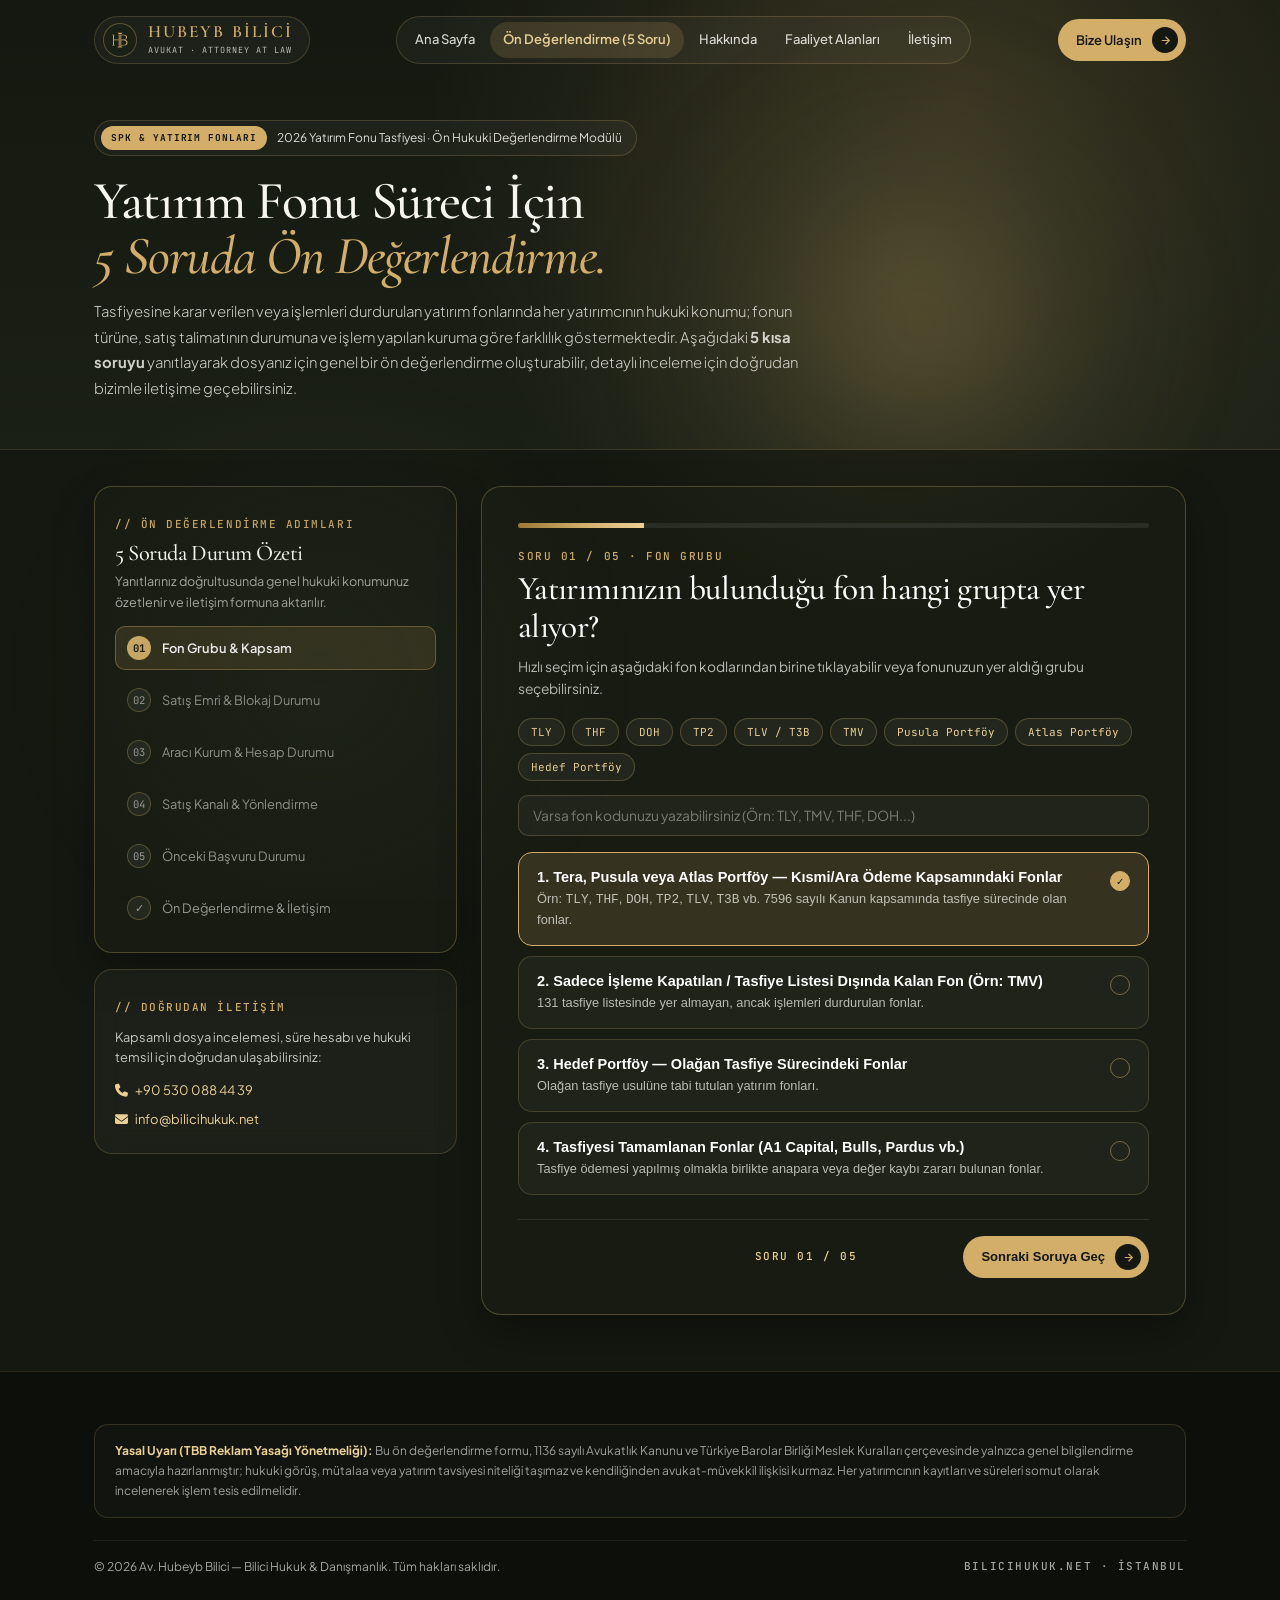
==== fon-rehberi.html @ 5f448d11 "Add files via upload" ====
<!DOCTYPE html>
<html lang="tr" class="js">
<head>
    <meta charset="UTF-8">
    <meta name="viewport" content="width=device-width, initial-scale=1.0">
    <title>2026 Yatırım Fonu Tasfiyesi Ön Hukuki Değerlendirme Formu | Av. Hubeyb Bilici</title>
    <meta name="description" content="SPK tarafından tasfiyesine karar verilen yatırım fonları, 7596 sayılı Kanun, PBLK blokeli emirler ve YTM tazmin süreci için 5 soruda ön hukuki değerlendirme ve iletişim formu.">
    <meta name="keywords" content="7596 sayılı kanun fon tasfiyesi, SPK fon tasfiye değerlendirme, PBLK fon blokaj, Tera Yatırım YTM tazmin, TLY THF DOH TP2 TMV fon, Avukat Hubeyb Bilici">
    <meta name="author" content="Av. Hubeyb Bilici">
    <meta name="robots" content="index, follow, max-snippet:-1, max-image-preview:large">
    <link rel="canonical" href="https://bilicihukuk.net/fon-rehberi.html">
    <meta name="theme-color" content="#141810">

    <!-- JSON-LD Structured Data -->
    <script type="application/ld+json">
    {
      "@context": "https://schema.org",
      "@type": "WebPage",
      "name": "2026 Yatırım Fonu Tasfiyesi Ön Hukuki Değerlendirme Modülü | Av. Hubeyb Bilici",
      "description": "2026 yatırım fonu tasfiyesi, 7596 sayılı Kanun, PBLK ve YTM süreçlerinde yatırımcıların temel statüsünü belirleyen 5 soruluk ön değerlendirme formu.",
      "url": "https://bilicihukuk.net/fon-rehberi.html",
      "author": {
        "@type": "Attorney",
        "name": "Av. Hubeyb Bilici",
        "url": "https://bilicihukuk.net/"
      }
    }
    </script>

    <!-- Favicon -->
    <link rel="icon" type="image/svg+xml" href="data:image/svg+xml,%3Csvg xmlns='http://www.w3.org/2000/svg' viewBox='0 0 100 100'%3E%3Crect width='100' height='100' rx='16' fill='%233e4433'/%3E%3Crect x='4' y='4' width='92' height='92' rx='13' fill='none' stroke='%23d2ae68' stroke-width='1.5' stroke-opacity='0.45'/%3E%3Cg fill='%23d2ae68'%3E%3Crect x='39' y='17' width='22' height='3' rx='1'/%3E%3Cpath d='M41 21h18l-2 4H43z'/%3E%3Crect x='44' y='26' width='2.5' height='46'/%3E%3Crect x='48.75' y='26' width='2.5' height='46'/%3E%3Crect x='53.5' y='26' width='2.5' height='46'/%3E%3Cpath d='M41 73h18l2 4H39z'/%3E%3Crect x='38' y='78' width='24' height='3' rx='1'/%3E%3Cpath d='M16 28h12v3h-3.5v16H42v3.5H24.5v17H28v3H16v-3h3.5V31H16z'/%3E%3Cpath d='M58 28h12c7.5 0 12.5 3.8 12.5 9.8 0 4.5-2.8 7.8-7.2 9.2 5.4 1.2 8.7 5 8.7 10.5 0 7.2-5.8 13-14.5 13H58v-3.2h9.5c6.2 0 10-4 10-9.8 0-5.8-4-9.3-10.8-9.3H58v-3.2h8.2c5.5 0 9.2-3 9.2-7.8 0-4.6-3.3-7.5-9-7.5H58z'/%3E%3C/g%3E%3C/svg%3E">

    <!-- Google Fonts -->
    <link rel="preconnect" href="https://fonts.googleapis.com">
    <link rel="preconnect" href="https://fonts.gstatic.com" crossorigin>
    <link href="https://fonts.googleapis.com/css2?family=Cormorant+Garamond:ital,wght@0,500;0,600;0,700;1,500;1,600&family=JetBrains+Mono:wght@400;500&family=Plus+Jakarta+Sans:wght@300;400;500;600;700&display=swap" rel="stylesheet">
    <link rel="stylesheet" href="https://cdnjs.cloudflare.com/ajax/libs/font-awesome/6.5.1/css/all.min.css">
    <link rel="stylesheet" href="assets/style.css">
</head>
<body>

    <!-- SVG SPRITE: HB COLUMN MONOGRAM -->
    <svg xmlns="http://www.w3.org/2000/svg" style="display: none;">
        <symbol id="hb-column-monogram" viewBox="0 0 260 220">
            <rect x="103" y="20" width="54" height="5.5" rx="1.5" fill="currentColor" />
            <path d="M107 28.5 H153 L147 38.5 H113 Z" fill="currentColor" />
            <rect x="112" y="41.5" width="36" height="4" rx="1" fill="currentColor" />
            <rect x="115" y="48.5" width="5.5" height="126" fill="currentColor" />
            <rect x="123.2" y="48.5" width="5.5" height="126" fill="currentColor" />
            <rect x="131.3" y="48.5" width="5.5" height="126" fill="currentColor" />
            <rect x="139.5" y="48.5" width="5.5" height="126" fill="currentColor" />
            <rect x="112" y="177.5" width="36" height="4" rx="1" fill="currentColor" />
            <path d="M113 184.5 H147 L154 194.5 H106 Z" fill="currentColor" />
            <rect x="101" y="197.5" width="58" height="5.5" rx="1.5" fill="currentColor" />
            <rect x="36" y="48.5" width="34" height="5" fill="currentColor" />
            <rect x="47.5" y="53.5" width="11" height="116" fill="currentColor" />
            <rect x="36" y="169.5" width="34" height="5" fill="currentColor" />
            <rect x="58.5" y="105" width="56.5" height="7.5" fill="currentColor" />
            <path d="M145 48.5 H176 C199 48.5 213 60 213 77.5 C213 92.5 201.5 103.5 184 106.8 V107.2 C205.5 109.8 219 122.5 219 141.5 C219 161.5 202.5 174.5 175.5 174.5 H145 V168.5 H173 C194.5 168.5 206.5 157.5 206.5 141 C206.5 123.5 193.5 111.5 170 111.5 H145 V105 H171 C190.5 105 201 95.5 201 78.5 C201 62.5 190 54.5 172 54.5 H145 Z" fill="currentColor" />
        </symbol>
    </svg>

    <div class="ambient-stage-glow" id="ambientGlow" aria-hidden="true"></div>

    <!-- NAVIGATION -->
    <header class="floating-header in-down">
        <div class="header-grid">
            <a href="index.html" class="brand-pill liquid-glass">
                <span class="brand-disc">
                    <svg width="22" height="22"><use href="#hb-column-monogram"></use></svg>
                </span>
                <span class="brand-lockup">
                    <span class="brand-lockup__name">HUBEYB BİLİCİ</span>
                    <span class="brand-lockup__sub">AVUKAT · ATTORNEY AT LAW</span>
                </span>
            </a>

            <nav class="nav-pill liquid-glass" aria-label="Ana Menü">
                <a href="index.html">Ana Sayfa</a>
                <a href="#teshis-motoru" class="nav-highlight">Ön Değerlendirme (5 Soru)</a>
                <a href="index.html#hakkinda">Hakkında</a>
                <a href="index.html#calisma-alanlari">Faaliyet Alanları</a>
                <a href="index.html#iletisim">İletişim</a>
            </nav>

            <div class="header-right">
                <a href="index.html#iletisim" class="btn-roll">
                    <span class="btn-roll__label">
                        <span class="btn-roll__inner">
                            <span>Bize Ulaşın</span>
                            <span aria-hidden="true">Bize Ulaşın</span>
                        </span>
                    </span>
                    <span class="btn-roll__chip" aria-hidden="true">
                        <svg width="13" height="13" viewBox="0 0 24 24" fill="none" stroke="currentColor" stroke-width="2.2"><path d="M5 12h14M12 5l7 7-7 7"/></svg>
                    </span>
                </a>
                <button type="button" class="burger liquid-glass" id="burgerBtn" aria-label="Menüyü Aç" aria-expanded="false">
                    <span></span><span></span><span></span>
                </button>
            </div>
        </div>
    </header>

    <!-- MOBILE DRAWER -->
    <div class="mobile-drawer" id="mobileDrawer">
        <nav aria-label="Mobil Menü">
            <a href="index.html" onclick="closeMobileMenu()">00 — Ana Sayfaya Dön</a>
            <a href="#teshis-motoru" onclick="closeMobileMenu()">01 — 5 Soruda Ön Hukuki Değerlendirme</a>
            <a href="index.html#hakkinda" onclick="closeMobileMenu()">02 — Hakkında</a>
            <a href="index.html#iletisim" onclick="closeMobileMenu()">03 — İletişim & Randevu</a>
        </nav>
    </div>

    <!-- CLEAN HERO HEADER -->
    <section class="rehber-hero">
        <div class="hero-aurora-orb" aria-hidden="true"></div>
        <div class="container" style="position: relative; z-index: 10;">
            <div class="announce-pill liquid-glass in-blur" style="--d: 60ms">
                <span class="announce-chip">SPK & YATIRIM FONLARI</span>
                <span class="announce-text">2026 Yatırım Fonu Tasfiyesi · Ön Hukuki Değerlendirme Modülü</span>
            </div>

            <h1 class="hero-h1 in-blur" style="--d: 140ms; font-size: clamp(32px, 4.2vw, 56px);">
                <span>Yatırım Fonu Süreci İçin</span>
                <span class="line"><em>5 Soruda Ön Değerlendirme.</em></span>
            </h1>

            <p class="hero-lede in-blur" style="--d: 220ms; max-width: 44rem; margin-bottom: 0;">
                Tasfiyesine karar verilen veya işlemleri durdurulan yatırım fonlarında her yatırımcının hukuki konumu; fonun türüne, satış talimatının durumuna ve işlem yapılan kuruma göre farklılık göstermektedir. Aşağıdaki <strong>5 kısa soruyu</strong> yanıtlayarak dosyanız için genel bir ön değerlendirme oluşturabilir, detaylı inceleme için doğrudan bizimle iletişime geçebilirsiniz.
            </p>
        </div>
    </section>

    <!-- 5-QUESTION PRELIMINARY EVALUATION ENGINE -->
    <section id="teshis-motoru" class="container">
        <div class="wizard-layout">
            <!-- Left Sidebar -->
            <aside class="wizard-sidebar">
                <div class="sidebar-card liquid-glass liquid-glass--strong">
                    <span class="mono-label" style="color: var(--gold-main);">// ÖN DEĞERLENDİRME ADIMLARI</span>
                    <h3 style="font-size: 1.4rem; color: #fff; margin-top: 6px;">5 Soruda Durum Özeti</h3>
                    <p style="font-size: 12.6px; color: rgb(var(--fg) / 0.68); margin-top: 6px;">
                        Yanıtlarınız doğrultusunda genel hukuki konumunuz özetlenir ve iletişim formuna aktarılır.
                    </p>

                    <ul class="step-tracker" id="stepTrackerList">
                        <li class="step-tracker__item is-active" data-step="1" onclick="jumpToStep(1)">
                            <span class="step-tracker__dot">01</span>
                            <span>Fon Grubu & Kapsam</span>
                        </li>
                        <li class="step-tracker__item" data-step="2" onclick="jumpToStep(2)">
                            <span class="step-tracker__dot">02</span>
                            <span>Satış Emri & Blokaj Durumu</span>
                        </li>
                        <li class="step-tracker__item" data-step="3" onclick="jumpToStep(3)">
                            <span class="step-tracker__dot">03</span>
                            <span>Aracı Kurum & Hesap Durumu</span>
                        </li>
                        <li class="step-tracker__item" data-step="4" onclick="jumpToStep(4)">
                            <span class="step-tracker__dot">04</span>
                            <span>Satış Kanalı & Yönlendirme</span>
                        </li>
                        <li class="step-tracker__item" data-step="5" onclick="jumpToStep(5)">
                            <span class="step-tracker__dot">05</span>
                            <span>Önceki Başvuru Durumu</span>
                        </li>
                        <li class="step-tracker__item" data-step="6">
                            <span class="step-tracker__dot">✓</span>
                            <span>Ön Değerlendirme & İletişim</span>
                        </li>
                    </ul>
                </div>

                <div class="sidebar-card liquid-glass">
                    <span class="mono-label" style="color: var(--gold-main);">// DOĞRUDAN İLETİŞİM</span>
                    <p style="font-size: 12.8px; color: rgb(var(--fg) / 0.78); margin-top: 8px; line-height: 1.6;">
                        Kapsamlı dosya incelemesi, süre hesabı ve hukuki temsil için doğrudan ulaşabilirsiniz:
                    </p>
                    <div style="margin-top: 12px; display: flex; flex-direction: column; gap: 8px; font-size: 13px;">
                        <a href="tel:+905300884439" style="color: var(--gold-light); text-decoration: none;"><i class="fa-solid fa-phone" style="width: 18px;"></i> +90 530 088 44 39</a>
                        <a href="mailto:info@bilicihukuk.net" style="color: var(--gold-light); text-decoration: none;"><i class="fa-solid fa-envelope" style="width: 18px;"></i> info@bilicihukuk.net</a>
                    </div>
                </div>
            </aside>

            <!-- Right Interactive Wizard Stage -->
            <div class="wizard-stage liquid-glass liquid-glass--strong">
                <div>
                    <div class="progress-bar-wrap">
                        <div class="progress-bar-fill" id="wizardProgressBar"></div>
                    </div>

                    <!-- QUESTION 1 -->
                    <div class="question-step is-active" id="step-1">
                        <span class="mono-label question-kicker">SORU 01 / 05 · FON GRUBU</span>
                        <h2 class="question-title">Yatırımınızın bulunduğu fon hangi grupta yer alıyor?</h2>
                        <p class="question-helper">
                            Hızlı seçim için aşağıdaki fon kodlarından birine tıklayabilir veya fonunuzun yer aldığı grubu seçebilirsiniz.
                        </p>

                        <div class="fund-quick-pills">
                            <button type="button" class="fund-code-badge" onclick="quickPickFund('TLY', '131_ARA_ODEME', this)">TLY</button>
                            <button type="button" class="fund-code-badge" onclick="quickPickFund('THF', '131_ARA_ODEME', this)">THF</button>
                            <button type="button" class="fund-code-badge" onclick="quickPickFund('DOH', '131_ARA_ODEME', this)">DOH</button>
                            <button type="button" class="fund-code-badge" onclick="quickPickFund('TP2', '131_ARA_ODEME', this)">TP2</button>
                            <button type="button" class="fund-code-badge" onclick="quickPickFund('TLV / T3B', '131_ARA_ODEME', this)">TLV / T3B</button>
                            <button type="button" class="fund-code-badge" onclick="quickPickFund('TMV', 'TMV_KAPSAM_DISI', this)">TMV</button>
                            <button type="button" class="fund-code-badge" onclick="quickPickFund('Pusula Portföy', '131_ARA_ODEME', this)">Pusula Portföy</button>
                            <button type="button" class="fund-code-badge" onclick="quickPickFund('Atlas Portföy', '131_ARA_ODEME', this)">Atlas Portföy</button>
                            <button type="button" class="fund-code-badge" onclick="quickPickFund('Hedef Portföy', '131_HEDEF_OLAGAN', this)">Hedef Portföy</button>
                        </div>

                        <div style="margin-bottom: 16px;">
                            <input type="text" id="fundCodeInput" class="input-glass" placeholder="Varsa fon kodunuzu yazabilirsiniz (Örn: TLY, TMV, THF, DOH...)" oninput="updateFundCode(this.value)">
                        </div>

                        <div class="option-cards" id="options-step-1">
                            <button type="button" class="option-card is-selected" data-code="131_ARA_ODEME" onclick="pickOption(1, '131_ARA_ODEME', 'Tera, Pusula veya Atlas Portföy — 7596 s. Kanun Kapsamındaki Tasfiye Fonları', this)">
                                <div>
                                    <span class="option-card__title">1. Tera, Pusula veya Atlas Portföy — Kısmi/Ara Ödeme Kapsamındaki Fonlar</span>
                                    <span class="option-card__desc">Örn: <code>TLY</code>, <code>THF</code>, <code>DOH</code>, <code>TP2</code>, <code>TLV</code>, <code>T3B</code> vb. 7596 sayılı Kanun kapsamında tasfiye sürecinde olan fonlar.</span>
                                </div>
                                <span class="option-card__radio">✓</span>
                            </button>

                            <button type="button" class="option-card" data-code="TMV_KAPSAM_DISI" onclick="pickOption(1, 'TMV_KAPSAM_DISI', 'Sadece İşleme Kapatılan / 131 Tasfiye Listesinde Olmayan Fon (Örn: TMV)', this)">
                                <div>
                                    <span class="option-card__title">2. Sadece İşleme Kapatılan / Tasfiye Listesi Dışında Kalan Fon (Örn: TMV)</span>
                                    <span class="option-card__desc">131 tasfiye listesinde yer almayan, ancak işlemleri durdurulan fonlar.</span>
                                </div>
                                <span class="option-card__radio">✓</span>
                            </button>

                            <button type="button" class="option-card" data-code="131_HEDEF_OLAGAN" onclick="pickOption(1, '131_HEDEF_OLAGAN', 'Hedef Portföy — Olağan Tasfiye Sürecindeki Fonlar', this)">
                                <div>
                                    <span class="option-card__title">3. Hedef Portföy — Olağan Tasfiye Sürecindeki Fonlar</span>
                                    <span class="option-card__desc">Olağan tasfiye usulüne tabi tutulan yatırım fonları.</span>
                                </div>
                                <span class="option-card__radio">✓</span>
                            </button>

                            <button type="button" class="option-card" data-code="131_TAMAMLANAN" onclick="pickOption(1, '131_TAMAMLANAN', 'Tasfiyesi Tamamlanan Fonlar — Değer Kaybı / Eksik Ödeme', this)">
                                <div>
                                    <span class="option-card__title">4. Tasfiyesi Tamamlanan Fonlar (A1 Capital, Bulls, Pardus vb.)</span>
                                    <span class="option-card__desc">Tasfiye ödemesi yapılmış olmakla birlikte anapara veya değer kaybı zararı bulunan fonlar.</span>
                                </div>
                                <span class="option-card__radio">✓</span>
                            </button>
                        </div>
                    </div>

                    <!-- QUESTION 2 -->
                    <div class="question-step" id="step-2">
                        <span class="mono-label question-kicker">SORU 02 / 05 · SATIŞ EMRİ DURUMU</span>
                        <h2 class="question-title">Satış (fona iade) emri verdiniz mi ve emrinizin durumu nedir?</h2>
                        <p class="question-helper">
                            17 Eylül 2026 öncesinde veya sonrasında verdiğiniz satış emrinin durumunu seçiniz.
                        </p>

                        <div class="option-cards" id="options-step-2">
                            <button type="button" class="option-card is-selected" onclick="pickOption(2, 'PBLK_BEKLEYEN', '16 Eylül ve Öncesinde Satış Emri Verdim, Paylarım PBLK Blokaj Hesabına Alındı', this)">
                                <div>
                                    <span class="option-card__title">1. Satış Emri Verdim, Paylarım Blokaj (PBLK) Hesabına Alındı</span>
                                    <span class="option-card__desc">16 Eylül ve öncesinde verdiğim satış emri gerçekleşmedi ve paylarım <code>PBLK</code> alt hesabına alındı.</span>
                                </div>
                                <span class="option-card__radio">✓</span>
                            </button>

                            <button type="button" class="option-card" onclick="pickOption(2, 'EMIR_IPTAL_16_17_EYLUL', '16–17 Eylül’de Satış Emri Verdim, Emrim İptal Edildi', this)">
                                <div>
                                    <span class="option-card__title">2. 16–17 Eylül'de Satış Emri Verdim, Emrim İptal Edildi</span>
                                    <span class="option-card__desc">Saat sınırından önce ilettiğim satış emri TEFAS veya aracı kurum tarafından iptal edildi.</span>
                                </div>
                                <span class="option-card__radio">✓</span>
                            </button>

                            <button type="button" class="option-card" onclick="pickOption(2, 'PAY_CIKTI_PARA_YOK', 'Satış Gerçekleşti, Paylar Hesaptan Çıktı (veya Geri Yüklendi) Ama Ödeme Yapılmadı', this)">
                                <div>
                                    <span class="option-card__title">3. Satış Gerçekleşti / Paylar Çıktı Ancak Nakit Ödeme Yapılmadı</span>
                                    <span class="option-card__desc">Satış işlemi gerçekleştiği veya sonradan geri döndürüldüğü halde satış bedeli hesabıma ödenmedi.</span>
                                </div>
                                <span class="option-card__radio">✓</span>
                            </button>

                            <button type="button" class="option-card" onclick="pickOption(2, 'EMIR_YOK_SERBEST', 'Satış Emri Vermedim (Paylarım Serbest Hesapta Duruyor)', this)">
                                <div>
                                    <span class="option-card__title">4. Satış Emri Vermedim (veya İşlemler Durduktan Sonra Verdim)</span>
                                    <span class="option-card__desc">Katılma paylarım MKK nezdinde serbest (<code>SERB</code>) hesapta beklemektedir.</span>
                                </div>
                                <span class="option-card__radio">✓</span>
                            </button>
                        </div>
                    </div>

                    <!-- QUESTION 3 -->
                    <div class="question-step" id="step-3">
                        <span class="mono-label question-kicker">SORU 03 / 05 · ARACI KURUM VE HESAP DURUMU</span>
                        <h2 class="question-title">Tera Yatırım Menkul Değerler A.Ş. nezdinde kalan nakit veya cari hesap alacağınız var mı?</h2>
                        <p class="question-helper">
                            Yatırımcı Tazmin Merkezi (YTM) sürecinin dosyanıza etkisini belirlemek için seçiniz.
                        </p>

                        <div class="option-cards" id="options-step-3">
                            <button type="button" class="option-card" onclick="pickOption(3, 'EVET_TERA_YTM', 'Evet — Satış Bedelim veya Nakit Bakiyem Tera Yatırım Cari Hesabında Kaldı', this)">
                                <div>
                                    <span class="option-card__title">Evet — Nakit Alacağım veya Satış Bedelim Tera Yatırım Hesabında Kaldı</span>
                                    <span class="option-card__desc">Tera Yatırım Menkul Değerler A.Ş. nezdindeki cari hesabımda nakit veya sermaye piyasası aracı alacağım bulunuyor.</span>
                                </div>
                                <span class="option-card__radio">✓</span>
                            </button>

                            <button type="button" class="option-card is-selected" onclick="pickOption(3, 'HAYIR_DIGER_KURUM', 'Hayır — Yatırımım Banka / Başka Aracı Kurumda veya Doğrudan Fon Payı Olarak Duruyor', this)">
                                <div>
                                    <span class="option-card__title">Hayır — Yatırımım Banka / Diğer Aracı Kurumda veya Fon Payı Olarak Duruyor</span>
                                    <span class="option-card__desc">Yatırımım bir banka/aracı kurum nezdinde fon katılma payı olarak görünmektedir.</span>
                                </div>
                                <span class="option-card__radio">✓</span>
                            </button>
                        </div>
                    </div>

                    <!-- QUESTION 4 -->
                    <div class="question-step" id="step-4">
                        <span class="mono-label question-kicker">SORU 04 / 05 · SATIŞ KANALI</span>
                        <h2 class="question-title">Fona yatırım yaparken banka veya aracı kurum personelinin yönlendirmesi oldu mu?</h2>
                        <p class="question-helper">
                            Şube personeli veya müşteri temsilcisinin telefon/WhatsApp üzerinden yönlendirmesi olup olmadığını seçiniz.
                        </p>

                        <div class="option-cards" id="options-step-4">
                            <button type="button" class="option-card is-selected" onclick="pickOption(4, 'EVET_YONLENDIRME_VAR', 'Evet — Şube / Müşteri Temsilcisi Yönlendirmesi veya Tavsiyesi Oldu', this)">
                                <div>
                                    <span class="option-card__title">Evet — Şube veya Müşteri Temsilcisi Yönlendirmesi Oldu</span>
                                    <span class="option-card__desc">Banka veya aracı kurum temsilcisi fonu telefon, WhatsApp veya yüz yüze görüşmede önerdi.</span>
                                </div>
                                <span class="option-card__radio">✓</span>
                            </button>

                            <button type="button" class="option-card" onclick="pickOption(4, 'HAYIR_KENDI_TERCIHIM', 'Hayır — Kendi Tercihimle Mobil / İnternet Şube Üzerinden Aldım', this)">
                                <div>
                                    <span class="option-card__title">Hayır — Kendi Tercihimle Mobil / İnternet Şubeden Aldım</span>
                                    <span class="option-card__desc">Herhangi bir personel yönlendirmesi olmadan TEFAS/mobil şube üzerinden işlem yaptım.</span>
                                </div>
                                <span class="option-card__radio">✓</span>
                            </button>
                        </div>
                    </div>

                    <!-- QUESTION 5 -->
                    <div class="question-step" id="step-5">
                        <span class="mono-label question-kicker">SORU 05 / 05 · ÖNCEKİ BAŞVURU DURUMU</span>
                        <h2 class="question-title">Daha önce SPK'ya veya ilgili kurumlara yazılı bir başvuru / ihtarname gönderdiniz mi?</h2>
                        <p class="question-helper">
                            Başvuru ve dava sürelerinin kontrolü açısından daha önce işlem yapıp yapmadığınızı belirtiniz.
                        </p>

                        <div class="option-cards" id="options-step-5">
                            <button type="button" class="option-card" onclick="pickOption(5, 'EVET_ERKEN_IHTAR_VAR', 'Evet — Daha Önce İhtarname veya Yazılı Başvuru Gönderdim', this)">
                                <div>
                                    <span class="option-card__title">Evet — Daha Önce İhtarname, Dilekçe veya CİMER Başvurusu Yaptım</span>
                                    <span class="option-card__desc">Daha önce noter ihtarnamesi veya yazılı başvuru gönderdim.</span>
                                </div>
                                <span class="option-card__radio">✓</span>
                            </button>

                            <button type="button" class="option-card is-selected" onclick="pickOption(5, 'HAYIR_IHTAR_YOK', 'Hayır — Henüz Resmi Bir Başvuru veya İhtarname Göndermedim', this)">
                                <div>
                                    <span class="option-card__title">Hayır — Henüz Herhangi Bir İhtarname veya Resmi Başvuru Yapmadım</span>
                                    <span class="option-card__desc">Hukuki süreci ilk kez başlatacağım.</span>
                                </div>
                                <span class="option-card__radio">✓</span>
                            </button>
                        </div>
                    </div>

                    <!-- PRELIMINARY EVALUATION RESULT & CONTACT CTA -->
                    <div class="result-panel" id="resultPanel">
                        <span class="mono-label question-kicker">// ÖN HUKUKİ DEĞERLENDİRME ÖZETİ</span>
                        <h2 class="question-title" id="resultHeadline">Dosyanız İçin Ön Değerlendirme</h2>

                        <div class="answer-recap-strip" id="answerRecapStrip"></div>

                        <!-- 1. Genel Hukuki Çerçeve -->
                        <div class="roadmap-section-box">
                            <h4><i class="fa-solid fa-scale-balanced"></i> 1. Genel Hukuki Durumunuz</h4>
                            <p id="resultRegimeText" style="font-size: 14.2px; color: rgb(var(--fg) / 0.9); line-height: 1.72;"></p>
                        </div>

                        <!-- 2. İzlenebilecek Temel Hukuki Süreçler (Üstünkörü Özet) -->
                        <div class="roadmap-section-box">
                            <h4><i class="fa-solid fa-route"></i> 2. Ön Değerlendirme Kapsamındaki Başlıklar</h4>
                            <ul class="roadmap-steps-list" id="resultStepsList"></ul>
                        </div>

                        <!-- 3. Detaylı İnceleme İçin Hazır Bulundurulacak Belgeler -->
                        <div class="roadmap-section-box">
                            <h4><i class="fa-regular fa-folder-open"></i> 3. Detaylı İnceleme İçin Faydalı Belgeler</h4>
                            <div class="doc-checklist">
                                <label><input type="checkbox" checked> <span><strong>MKK e-Yatırımcı Raporu:</strong> Portföy bakiye raporu ve varsa <code>PBLK</code> ekran görüntüsü</span></label>
                                <label><input type="checkbox" checked> <span><strong>Emir ve İşlem Kayıtları:</strong> Fona giriş ve varsa satış emri saat/tarih dekontları</span></label>
                                <label><input type="checkbox" checked> <span><strong>İletişim Kayıtları:</strong> Varsa müşteri temsilcisi yazışmaları ve sözleşme/beyan örnekleri</span></label>
                                <label><input type="checkbox" checked> <span><strong>Önceki Başvurular:</strong> Varsa daha önce gönderilen ihtarname veya başvuru evrakı</span></label>
                            </div>
                        </div>

                        <!-- 4. Detaylı Hukuki Destek ve İletişim Formu -->
                        <div class="roadmap-section-box" style="background: rgba(210, 174, 104, 0.1); border-color: rgba(210, 174, 104, 0.45);">
                            <h4><i class="fa-solid fa-paper-plane"></i> 4. Detaylı Hukuki İnceleme ve Destek Talebi</h4>
                            <p style="font-size: 13.8px; color: rgb(var(--fg) / 0.88); margin-bottom: 16px; line-height: 1.65;">
                                Yukarıdaki değerlendirme yalnızca genel bilgilendirme niteliğindedir. Hak düşürücü sürelerin kaçırılmaması, dosyanıza özgü başvuru/dava yollarının belirlenmesi ve detaylı hukuki destek için aşağıdaki formdan veya doğrudan WhatsApp/telefon üzerinden bize ulaşabilirsiniz:
                            </p>

                            <form id="rehberConsultForm" onsubmit="submitRehberForm(event)">
                                <div class="form-row">
                                    <div class="form-field">
                                        <label for="rName">Adınız Soyadınız *</label>
                                        <input type="text" id="rName" class="input-glass" required placeholder="Örn: Ahmet Yılmaz">
                                    </div>
                                    <div class="form-field">
                                        <label for="rPhone">Telefon Numaranız *</label>
                                        <input type="tel" id="rPhone" class="input-glass" required placeholder="05XX XXX XX XX">
                                    </div>
                                </div>
                                <div class="form-row">
                                    <div class="form-field">
                                        <label for="rAmount">Yaklaşık Yatırım / Zarar Tutarı (İsteğe Bağlı)</label>
                                        <input type="text" id="rAmount" class="input-glass" placeholder="Örn: 1.500.000 TL">
                                    </div>
                                    <div class="form-field">
                                        <label for="rBank">İşlem Yapılan Banka / Aracı Kurum</label>
                                        <input type="text" id="rBank" class="input-glass" placeholder="Örn: Tera Yatırım, İş Bankası, Yapı Kredi...">
                                    </div>
                                </div>
                                <div class="form-field">
                                    <label for="rNotes">Ön Değerlendirme Özeti ve Ek Notunuz</label>
                                    <textarea id="rNotes" class="input-glass" rows="4"></textarea>
                                </div>

                                <div style="display: flex; flex-wrap: wrap; gap: 12px; align-items: center;">
                                    <button type="submit" class="btn-roll">
                                        <span class="btn-roll__label">
                                            <span class="btn-roll__inner">
                                                <span>Detaylı Değerlendirme İçin Gönder</span>
                                                <span aria-hidden="true">Detaylı Değerlendirme İçin Gönder</span>
                                            </span>
                                        </span>
                                        <span class="btn-roll__chip" aria-hidden="true">
                                            <svg width="13" height="13" viewBox="0 0 24 24" fill="none" stroke="currentColor" stroke-width="2.2"><path d="M5 12h14M12 5l7 7-7 7"/></svg>
                                        </span>
                                    </button>

                                    <a href="#" id="whatsappRehberBtn" target="_blank" rel="noopener noreferrer" class="btn-glass-pill liquid-glass" style="border: 1px solid rgba(110, 196, 136, 0.45); color: #b7f0c7;">
                                        <i class="fa-brands fa-whatsapp" style="font-size: 16px;"></i>
                                        <span>WhatsApp İle Doğrudan Ulaşın</span>
                                    </a>

                                    <button type="button" class="btn-glass-pill liquid-glass" onclick="resetWizard()">
                                        <i class="fa-solid fa-rotate-left"></i>
                                        <span>Soruları Baştan Yanıtla</span>
                                    </button>
                                </div>
                            </form>
                        </div>
                    </div>
                </div>

                <!-- Wizard Bottom Navigation -->
                <div class="wizard-nav-bar" id="wizardNavBar">
                    <button type="button" class="btn-glass-pill liquid-glass" id="prevStepBtn" onclick="changeStep(-1)" style="visibility: hidden;">
                        <span>← Önceki Soru</span>
                    </button>

                    <span class="mono-label" id="stepCounterText" style="color: var(--gold-light);">SORU 01 / 05</span>

                    <button type="button" class="btn-roll" id="nextStepBtn" onclick="changeStep(1)">
                        <span class="btn-roll__label">
                            <span class="btn-roll__inner">
                                <span id="nextBtnLabel1">Sonraki Soruya Geç</span>
                                <span aria-hidden="true" id="nextBtnLabel2">Sonraki Soruya Geç</span>
                            </span>
                        </span>
                        <span class="btn-roll__chip" aria-hidden="true">
                            <svg width="13" height="13" viewBox="0 0 24 24" fill="none" stroke="currentColor" stroke-width="2.2"><path d="M5 12h14M12 5l7 7-7 7"/></svg>
                        </span>
                    </button>
                </div>
            </div>
        </div>
    </section>

    <!-- FOOTER -->
    <footer>
        <div class="container">
            <div class="tbb-disclaimer">
                <strong style="color: var(--gold-light);">Yasal Uyarı (TBB Reklam Yasağı Yönetmeliği):</strong>
                Bu ön değerlendirme formu, 1136 sayılı Avukatlık Kanunu ve Türkiye Barolar Birliği Meslek Kuralları çerçevesinde yalnızca genel bilgilendirme amacıyla hazırlanmıştır; hukuki görüş, mütalaa veya yatırım tavsiyesi niteliği taşımaz ve kendiliğinden avukat-müvekkil ilişkisi kurmaz. Her yatırımcının kayıtları ve süreleri somut olarak incelenerek işlem tesis edilmelidir.
            </div>

            <div class="footer-bottom">
                <p>&copy; <span id="currentYear"></span> Av. Hubeyb Bilici — Bilici Hukuk & Danışmanlık. Tüm hakları saklıdır.</p>
                <p class="mono-label">BILICIHUKUK.NET · İSTANBUL</p>
            </div>
        </div>
    </footer>

    <script>
        document.getElementById('currentYear').innerText = new Date().getFullYear();

        // Subtle Cursor Spotlight
        const ambientGlow = document.getElementById('ambientGlow');
        if (ambientGlow && window.matchMedia('(hover: hover) and (pointer: fine)').matches) {
            window.addEventListener('pointermove', (e) => {
                const x = ((e.clientX / window.innerWidth) * 100).toFixed(1) + '%';
                const y = ((e.clientY / window.innerHeight) * 100).toFixed(1) + '%';
                ambientGlow.style.setProperty('--spot-x', x);
                ambientGlow.style.setProperty('--spot-y', y);
            }, { passive: true });
        }

        // Mobile Drawer
        const burgerBtn = document.getElementById('burgerBtn');
        function closeMobileMenu() {
            document.body.classList.remove('menu-open');
            if (burgerBtn) burgerBtn.setAttribute('aria-expanded', 'false');
        }
        if (burgerBtn) {
            burgerBtn.addEventListener('click', () => {
                const open = !document.body.classList.contains('menu-open');
                document.body.classList.toggle('menu-open', open);
                burgerBtn.setAttribute('aria-expanded', String(open));
            });
        }

        // 5-Step State
        const wizardState = {
            currentStep: 1,
            totalSteps: 5,
            fundCode: '',
            q1Code: '131_ARA_ODEME',
            q1Label: 'Tera, Pusula veya Atlas Portföy — 7596 s. Kanun Kapsamındaki Tasfiye Fonları',
            q2Code: 'PBLK_BEKLEYEN',
            q2Label: '16 Eylül ve Öncesinde Satış Emri Verdim, Paylarım PBLK Blokaj Hesabına Alındı',
            q3Code: 'HAYIR_DIGER_KURUM',
            q3Label: 'Hayır — Yatırımım Banka / Başka Aracı Kurumda veya Doğrudan Fon Payı Olarak Duruyor',
            q4Code: 'EVET_YONLENDIRME_VAR',
            q4Label: 'Evet — Şube / Müşteri Temsilcisi Yönlendirmesi veya Tavsiyesi Oldu',
            q5Code: 'HAYIR_IHTAR_YOK',
            q5Label: 'Hayır — Henüz Resmi Bir Başvuru veya İhtarname Göndermedim'
        };

        function updateFundCode(val) {
            wizardState.fundCode = val.trim().toUpperCase();
            if (wizardState.fundCode.includes('TMV')) {
                const tmvBtn = document.querySelector('#options-step-1 [data-code="TMV_KAPSAM_DISI"]');
                if (tmvBtn) pickOption(1, 'TMV_KAPSAM_DISI', 'Sadece İşleme Kapatılan / 131 Tasfiye Listesinde Olmayan Fon (Örn: TMV)', tmvBtn, true);
            }
        }

        function quickPickFund(fundName, categoryCode, pillBtn) {
            document.querySelectorAll('.fund-code-badge').forEach(b => b.classList.remove('active'));
            pillBtn.classList.add('active');
            document.getElementById('fundCodeInput').value = fundName;
            wizardState.fundCode = fundName;

            const card = document.querySelector(`#options-step-1 [data-code="${categoryCode}"]`);
            if (card) card.click();
        }

        function pickOption(stepNum, code, label, btnEl, noAutoAdvance) {
            wizardState['q' + stepNum + 'Code'] = code;
            wizardState['q' + stepNum + 'Label'] = label;

            const parent = document.getElementById('options-step-' + stepNum);
            if (parent) {
                parent.querySelectorAll('.option-card').forEach(c => c.classList.remove('is-selected'));
            }
            btnEl.classList.add('is-selected');

            if (!noAutoAdvance && stepNum >= 2 && stepNum <= 5) {
                setTimeout(() => changeStep(1), 200);
            }
        }

        function jumpToStep(stepNum) {
            if (stepNum >= 1 && stepNum <= wizardState.totalSteps) {
                wizardState.currentStep = stepNum;
                updateWizardUI();
            }
        }

        function changeStep(delta) {
            const next = wizardState.currentStep + delta;
            if (next < 1) return;
            if (next > wizardState.totalSteps) {
                renderResultRoadmap();
                return;
            }
            wizardState.currentStep = next;
            updateWizardUI();
        }

        function updateWizardUI() {
            const s = wizardState.currentStep;
            document.querySelectorAll('.question-step').forEach((el, idx) => {
                el.classList.toggle('is-active', idx + 1 === s);
            });
            document.getElementById('resultPanel').classList.remove('is-active');
            document.getElementById('wizardNavBar').style.display = 'flex';

            document.getElementById('wizardProgressBar').style.width = ((s / wizardState.totalSteps) * 100) + '%';
            document.getElementById('prevStepBtn').style.visibility = s > 1 ? 'visible' : 'hidden';
            document.getElementById('stepCounterText').textContent = `SORU 0${s} / 0${wizardState.totalSteps}`;

            const lbl = s === wizardState.totalSteps ? 'Ön Değerlendirmeyi Göster' : 'Sonraki Soruya Geç';
            document.getElementById('nextBtnLabel1').textContent = lbl;
            document.getElementById('nextBtnLabel2').textContent = lbl;

            document.querySelectorAll('#stepTrackerList .step-tracker__item').forEach(item => {
                const itemStep = +item.dataset.step;
                item.classList.toggle('is-active', itemStep === s);
                item.classList.toggle('is-done', itemStep < s);
            });
        }

        function renderResultRoadmap() {
            document.querySelectorAll('.question-step').forEach(el => el.classList.remove('is-active'));
            document.getElementById('wizardNavBar').style.display = 'none';
            document.getElementById('wizardProgressBar').style.width = '100%';
            document.getElementById('resultPanel').classList.add('is-active');

            document.querySelectorAll('#stepTrackerList .step-tracker__item').forEach(item => {
                const itemStep = +item.dataset.step;
                item.classList.toggle('is-active', itemStep === 6);
                item.classList.toggle('is-done', itemStep < 6);
            });

            const fundDisplay = wizardState.fundCode || wizardState.q1Label.split('—')[0].trim();
            const strip = document.getElementById('answerRecapStrip');
            strip.innerHTML = [
                `FON: ${fundDisplay}`,
                `EMİR: ${wizardState.q2Code === 'PBLK_BEKLEYEN' ? 'PBLK BLOKAJ' : wizardState.q2Code === 'EMIR_IPTAL_16_17_EYLUL' ? 'İPTAL EDİLEN EMİR' : wizardState.q2Code === 'PAY_CIKTI_PARA_YOK' ? 'TAKAS / ÖDEME BEKLEYEN' : 'SERBEST PAY'}`,
                `KURUM: ${wizardState.q3Code === 'EVET_TERA_YTM' ? 'TERA YATIRIM (YTM)' : 'FON PAYI'}`,
                `YÖNLENDİRME: ${wizardState.q4Code === 'EVET_YONLENDIRME_VAR' ? 'VAR' : 'YOK'}`
            ].map(t => `<span class="recap-pill">${t}</span>`).join('');

            let regimeParts = [];
            let steps = [];

            // High-level overview without exposing detailed procedural traps
            if (wizardState.q1Code === 'TMV_KAPSAM_DISI') {
                regimeParts.push('Belirttiğiniz fon, 131 fonluk tasfiye listesinin ve 7596 sayılı Kanun kapsamının dışında olup işlemlerinin durdurulması nedeniyle kendine özgü bir idari ve adli başvuru sürecine tabidir.');
            } else if (wizardState.q1Code === '131_ARA_ODEME') {
                regimeParts.push('Belirttiğiniz fon, 7596 sayılı Kanun kapsamında tasfiye ve kısmi ödeme sürecine tabi tutulan fon grubunda yer almaktadır. Yapılacak ödemelerin kabulü ve bakiye zararların tazmini için haklarınızın yazılı olarak saklı tutulması önem taşımaktadır.');
            } else if (wizardState.q1Code === '131_HEDEF_OLAGAN') {
                regimeParts.push('Belirttiğiniz fon, 7596 sayılı Kanun çerçevesinde olağan tasfiye sürecine tabi tutulan fon grubunda yer almaktadır.');
            } else {
                regimeParts.push('Belirttiğiniz fonda tasfiye ödemesi yapılmış olsa dahi, oluşan anapara veya değer kaybı zararlarının tazmini için hukuki başvuru imkânı bulunmaktadır.');
            }

            steps.push('<strong>Kayıtların ve Hakların Korunması:</strong> MKK ve aracı kurum kayıtlarının temin edilmesi ve yapılacak ödemelerde fazlaya ilişkin dava ve talep haklarının saklı tutulması.');

            if (wizardState.q2Code === 'PBLK_BEKLEYEN') {
                regimeParts.push('16 Eylül ve öncesinde verilen satış talimatınızın PBLK blokaj hesabına alınmış olması nedeniyle, emir tarihiniz ve blokaj statünüz üzerinden idari başvuru ve iptal/tazminat süreci değerlendirilmelidir.');
                steps.push('<strong>PBLK Blokaj Statüsüne İlişkin İdari Başvuru ve Yargı Süreci:</strong> Süresinde verilen satış talimatınızın korunması amacıyla ilgili idari mercilere başvuru yapılması ve idari yargı sürecinin yürütülmesi.');
            } else if (wizardState.q2Code === 'EMIR_IPTAL_16_17_EYLUL') {
                regimeParts.push('16–17 Eylül tarihlerinde verdiğiniz satış emrinin iptal edilmiş olması, süreli idari dava ve başvuru takvimini doğrudan ilgilendirmektedir.');
                steps.push('<strong>İptal Edilen Emir İçin Süreli Yargı Başvurusu:</strong> Emir iptali işlemine karşı hak düşürücü süreler içinde idari yargı başvurularının gerçekleştirilmesi.');
            } else if (wizardState.q2Code === 'PAY_CIKTI_PARA_YOK') {
                regimeParts.push('Satış emrinizin gerçekleşip bedelin ödenmemiş olması nedeniyle nakit alacak statünüz üzerinden başvuru yapılması gerekmektedir.');
                steps.push('<strong>Nakit Alacak ve Tazmin Başvurusu:</strong> Gerçekleşen satış işlemine ilişkin alacak başvurularının ve dava sürecinin takibi.');
            }

            if (wizardState.q3Code === 'EVET_TERA_YTM') {
                steps.push('<strong>Yatırımcı Tazmin Merkezi (YTM) ve Tasfiye Süreci:</strong> Tera Yatırım nezdinde kalan alacaklar için YTM tazmin başvurusu ve alacaklılar cetveli sürecinin yürütülmesi.');
            }

            steps.push('<strong>İdari ve Ticari Tazminat Süreçleri:</strong> Dosyanızın özelliklerine göre ilgili kurum ve kuruluşlara karşı idari ve adli yargıda tazminat süreçlerinin koordineli olarak işletilmesi.');

            if (wizardState.q4Code === 'EVET_YONLENDIRME_VAR') {
                steps.push('<strong>Satış Kanalı ve Yönlendirme İncelemesi:</strong> Yatırım sürecindeki personel yönlendirmesi ve bilgilendirme kayıtlarının özel hukuk sorumluluğu kapsamında değerlendirilmesi.');
            }

            if (wizardState.q5Code === 'EVET_ERKEN_IHTAR_VAR') {
                steps.push('<strong>Önceki Başvuru Sürelerinin Kontrolü:</strong> Daha önce gönderdiğiniz ihtarname veya başvurunun tebliğ tarihine göre işlemeye başlayan dava sürelerinin incelenmesi.');
            }

            document.getElementById('resultRegimeText').innerHTML = regimeParts.join(' ');
            document.getElementById('resultStepsList').innerHTML = steps.map(s => `<li>${s}</li>`).join('');

            const summaryForForm = [
                `[2026 FON ÖN DEĞERLENDİRME ÖZETİ]`,
                `• Fon: ${fundDisplay}`,
                `• Emir Durumu: ${wizardState.q2Label}`,
                `• Tera Yatırım / YTM: ${wizardState.q3Label}`,
                `• Personel Yönlendirmesi: ${wizardState.q4Label}`,
                `• Önceki Başvuru: ${wizardState.q5Label}`
            ].join('\n');

            document.getElementById('rNotes').value = summaryForForm;

            const waText = encodeURIComponent(`Merhaba Av. Hubeyb Bey, web sitenizdeki 5 soruluk ön değerlendirme formunu doldurdum. Detaylı hukuki değerlendirme için bilgi almak istiyorum:\n\n${summaryForForm}`);
            document.getElementById('whatsappRehberBtn').href = `https://wa.me/905300884439?text=${waText}`;
        }

        function resetWizard() {
            wizardState.currentStep = 1;
            updateWizardUI();
        }

        function submitRehberForm(e) {
            e.preventDefault();
            const name = document.getElementById('rName').value.trim();
            const phone = document.getElementById('rPhone').value.trim();
            const amount = document.getElementById('rAmount').value.trim() || 'Belirtilmedi';
            const bank = document.getElementById('rBank').value.trim() || 'Belirtilmedi';
            const notes = document.getElementById('rNotes').value.trim();

            const subject = encodeURIComponent(`2026 Fon Tasfiyesi Hukuki Değerlendirme Talebi - ${name}`);
            const body = encodeURIComponent(
                `Ad Soyad: ${name}\n` +
                `Telefon: ${phone}\n` +
                `Yaklaşık Tutar: ${amount}\n` +
                `Banka / Aracı Kurum: ${bank}\n\n` +
                `${notes}`
            );
            window.location.href = `mailto:info@bilicihukuk.net?subject=${subject}&body=${body}`;
        }
    </script>
</body>
</html>
---- assets/style.css ----
:root {
    --ease-out-expo: cubic-bezier(0.16, 1, 0.3, 1);
    --ease-out-quint: cubic-bezier(0.22, 1, 0.36, 1);
    --ease-standard: cubic-bezier(0.25, 0.1, 0.25, 1);
    --ease-spring: cubic-bezier(0.34, 1.56, 0.64, 1);

    /* Brand Palette: Olive, Nocturnal Forest & Antique Brass Gold */
    --bg-nocturne: #141810;
    --olive-deepest: #1b2016;
    --olive-dark: #252b1d;
    --olive-main: #3e4433;
    --olive-elevated: #4a523d;

    /* Antique Gold Accent */
    --gold-main: #d2ae68;
    --gold-light: #ebd096;
    --gold-dark: #9e7b36;
    --gold-muted: rgba(210, 174, 104, 0.22);

    /* Status & Alert Tones */
    --danger-bg: rgba(180, 52, 42, 0.12);
    --danger-border: rgba(224, 92, 80, 0.38);
    --danger-text: #f29b94;
    --success-bg: rgba(72, 148, 96, 0.14);
    --success-border: rgba(110, 196, 136, 0.38);
    --success-text: #9be0b0;

    /* Warm Alabaster Paper Contrast */
    --paper-bg: #f5f2eb;
    --paper-surface: #ffffff;
    --paper-subtle: #eae5d9;

    /* Typography Hierarchy */
    --fg: 247 245 240;
    --ink: #181c14;
    --ink-muted: #505746;

    /* Unified Container Width — Zero Horizontal Shifting */
    --container-max: 1180px;
    --container-pad: clamp(20px, 4vw, 44px);
}

*, *::before, *::after {
    margin: 0;
    padding: 0;
    box-sizing: border-box;
}

html, body {
    width: 100%;
    max-width: 100%;
    overflow-x: hidden;
    background-color: var(--bg-nocturne);
    color: rgb(var(--fg));
    font-family: 'Plus Jakarta Sans', -apple-system, BlinkMacSystemFont, sans-serif;
    line-height: 1.65;
    -webkit-font-smoothing: antialiased;
    -moz-osx-font-smoothing: grayscale;
    scroll-behavior: smooth;
    scroll-padding-top: 96px;
}

div, section, article, aside, header, footer, main, nav, form {
    min-width: 0;
}

img, video, svg, iframe {
    max-width: 100%;
}

::selection {
    background: rgba(210, 174, 104, 0.28);
    color: #ffffff;
}

.sr-only {
    position: absolute;
    width: 1px;
    height: 1px;
    padding: 0;
    margin: -1px;
    overflow: hidden;
    clip: rect(0, 0, 0, 0);
    white-space: nowrap;
    border: 0;
}

h1, h2, h3, h4, .serif {
    font-family: 'Cormorant Garamond', Georgia, serif;
    font-weight: 500;
    line-height: 1.04;
    letter-spacing: -0.02em;
    overflow-wrap: break-word;
}

.mono-label {
    font-family: 'JetBrains Mono', ui-monospace, SFMono-Regular, monospace;
    font-size: 11px;
    font-weight: 500;
    text-transform: uppercase;
    letter-spacing: 0.14em;
    line-height: 1.25;
}

.condensed {
    font-family: 'Barlow Condensed', sans-serif;
    letter-spacing: 0.03em;
}

.container {
    width: 100%;
    max-width: var(--container-max);
    margin-left: auto;
    margin-right: auto;
    padding-left: var(--container-pad);
    padding-right: var(--container-pad);
}

/* ==========================================
   CLEAN AMBIENT GLOW (SIMPLIFIED & REFINED)
   ========================================== */
.page-grain,
.arch-guides,
.hero-light-beam {
    display: none;
}

.ambient-stage-glow {
    position: fixed;
    inset: 0;
    z-index: 1;
    pointer-events: none;
    background:
        radial-gradient(580px circle at var(--spot-x, 70%) var(--spot-y, 30%), rgba(210, 174, 104, 0.09), transparent 65%),
        radial-gradient(480px circle at 25% 75%, rgba(62, 68, 51, 0.18), transparent 65%);
}

@keyframes pulseAurora {
    0%, 100% {
        transform: translate3d(0, 0, 0) scale(1);
        opacity: 0.45;
    }
    50% {
        transform: translate3d(-2%, 2%, 0) scale(1.06);
        opacity: 0.68;
    }
}

.hero-aurora-orb {
    position: absolute;
    right: 8%;
    top: 14%;
    width: min(46vw, 520px);
    height: min(46vw, 520px);
    border-radius: 50%;
    background: radial-gradient(circle, rgba(210, 174, 104, 0.22) 0%, rgba(62, 68, 51, 0.14) 48%, transparent 72%);
    filter: blur(44px);
    z-index: 1;
    pointer-events: none;
    animation: pulseAurora 10s ease-in-out infinite;
}

/* ==========================================
   CLEAN GLASS SURFACES
   ========================================== */
.liquid-glass {
    position: relative;
    overflow: hidden;
    border: 1px solid rgba(210, 174, 104, 0.22);
    background: rgba(255, 255, 255, 0.035);
    -webkit-backdrop-filter: blur(12px);
    backdrop-filter: blur(12px);
}

.liquid-glass--strong {
    background: rgba(24, 29, 19, 0.84);
    border: 1px solid rgba(210, 174, 104, 0.3);
    -webkit-backdrop-filter: blur(28px);
    backdrop-filter: blur(28px);
    box-shadow: 0 18px 42px rgba(0, 0, 0, 0.28);
}

.gold-ring-spin {
    border: 1px solid rgba(210, 174, 104, 0.38);
}

/* Business Card Ornamental Divider */
.bc-divider {
    display: inline-flex;
    align-items: center;
    width: 96px;
    height: 8px;
    position: relative;
    margin: 12px 0 18px;
}

.bc-divider::before {
    content: '';
    position: absolute;
    left: 0;
    right: 0;
    height: 1.5px;
    background: var(--gold-main);
    opacity: 0.8;
}

.bc-divider-core {
    position: relative;
    z-index: 1;
    margin-left: 14px;
    width: 28px;
    height: 4px;
    background: var(--gold-main);
    border-left: 2px solid var(--bg-nocturne);
    border-right: 2px solid var(--bg-nocturne);
}

.section-paper .bc-divider-core {
    border-left-color: var(--paper-bg);
    border-right-color: var(--paper-bg);
}

/* ==========================================
   FLOATING PILL NAVIGATION
   ========================================== */
.floating-header {
    position: fixed;
    top: 16px;
    left: 0;
    right: 0;
    z-index: 100;
}

.header-grid {
    width: 100%;
    max-width: var(--container-max);
    margin: 0 auto;
    padding: 0 var(--container-pad);
    display: flex;
    align-items: center;
    justify-content: space-between;
    gap: 12px;
}

.brand-pill {
    display: inline-flex;
    align-items: center;
    gap: 11px;
    padding: 6px 16px 6px 8px;
    border-radius: 999px;
    text-decoration: none;
    color: rgb(var(--fg));
    flex-shrink: 0;
}

.brand-disc {
    width: 34px;
    height: 34px;
    border-radius: 50%;
    background: var(--olive-deepest);
    display: grid;
    place-items: center;
    color: var(--gold-main);
    border: 1px solid rgba(210, 174, 104, 0.36);
    flex-shrink: 0;
}

.brand-lockup {
    display: flex;
    flex-direction: column;
}

.brand-lockup__name {
    font-family: 'Cormorant Garamond', Georgia, serif;
    font-size: 1.08rem;
    font-weight: 600;
    letter-spacing: 0.12em;
    color: var(--gold-main);
    line-height: 1;
    text-transform: uppercase;
}

.brand-lockup__sub {
    font-family: 'JetBrains Mono', monospace;
    font-size: 8.5px;
    letter-spacing: 0.12em;
    color: rgb(var(--fg) / 0.72);
    text-transform: uppercase;
    margin-top: 3px;
}

.nav-pill {
    display: flex;
    align-items: center;
    gap: 2px;
    padding: 5px;
    border-radius: 999px;
}

.nav-pill a {
    padding: 7px 13px;
    border-radius: 999px;
    font-size: 13px;
    font-weight: 500;
    color: rgb(var(--fg) / 0.86);
    text-decoration: none;
    transition: color 0.2s ease, background 0.2s ease;
    white-space: nowrap;
}

.nav-pill a:hover {
    color: #ffffff;
    background: rgba(255, 255, 255, 0.08);
}

.nav-pill a.nav-highlight {
    color: var(--gold-light);
    background: rgba(210, 174, 104, 0.16);
    font-weight: 600;
}

.header-right {
    display: flex;
    align-items: center;
    gap: 10px;
    flex-shrink: 0;
}

.lang-pill {
    display: inline-flex;
    align-items: center;
    padding: 3px;
    border-radius: 999px;
}

.lang-btn {
    background: transparent;
    border: none;
    color: rgb(var(--fg) / 0.65);
    padding: 5px 10px;
    font-family: 'JetBrains Mono', monospace;
    font-size: 10.5px;
    font-weight: 500;
    border-radius: 999px;
    cursor: pointer;
    transition: all 0.2s ease;
}

.lang-btn.active {
    background: var(--gold-main);
    color: var(--bg-nocturne);
    font-weight: 600;
}

/* ==========================================
   BUTTONS
   ========================================== */
.btn-roll {
    display: inline-flex;
    align-items: center;
    gap: 10px;
    padding: 8px 8px 8px 18px;
    border-radius: 999px;
    background: var(--gold-main);
    color: var(--bg-nocturne);
    font-size: 13px;
    font-weight: 600;
    line-height: 20px;
    text-decoration: none;
    border: none;
    cursor: pointer;
    transition: background-color 0.25s ease, transform 0.2s ease;
}

.btn-roll:hover {
    background: var(--gold-light);
    transform: translateY(-1px);
}

.btn-roll__label {
    display: block;
    height: 20px;
    overflow: hidden;
}

.btn-roll__inner {
    display: flex;
    flex-direction: column;
    transition: transform 0.45s var(--ease-standard);
}

.btn-roll__inner > span {
    display: block;
    height: 20px;
    white-space: nowrap;
}

.btn-roll:hover .btn-roll__inner {
    transform: translateY(-50%);
}

.btn-roll__chip {
    width: 26px;
    height: 26px;
    border-radius: 999px;
    background: var(--bg-nocturne);
    color: var(--gold-main);
    display: grid;
    place-items: center;
    flex: none;
}

.btn-glass-pill {
    display: inline-flex;
    align-items: center;
    gap: 10px;
    padding: 10px 20px;
    border-radius: 999px;
    color: rgb(var(--fg));
    font-size: 13px;
    font-weight: 500;
    text-decoration: none;
    cursor: pointer;
    transition: background 0.25s ease;
}

.btn-glass-pill:hover {
    background: rgba(255, 255, 255, 0.08);
}

.burger {
    display: none;
    width: 40px;
    height: 40px;
    border-radius: 50%;
    place-content: center;
    gap: 5px;
    cursor: pointer;
    color: var(--gold-main);
}

.burger span {
    display: block;
    width: 18px;
    height: 1.5px;
    background: currentColor;
    transition: transform 0.3s ease, opacity 0.2s ease;
}

.menu-open .burger span:nth-child(1) { transform: translateY(6.5px) rotate(45deg); }
.menu-open .burger span:nth-child(2) { opacity: 0; }
.menu-open .burger span:nth-child(3) { transform: translateY(-6.5px) rotate(-45deg); }

/* ==========================================
   ENTRANCE ANIMATIONS
   ========================================== */
@keyframes blurRise {
    from { opacity: 0; transform: translateY(16px); }
    to { opacity: 1; transform: none; }
}

@keyframes fadeDown {
    from { opacity: 0; transform: translateY(-10px); }
    to { opacity: 1; transform: none; }
}

.in-blur {
    animation: blurRise 0.75s var(--ease-out-expo) var(--d, 0ms) both;
}

.in-down {
    animation: fadeDown 0.65s var(--ease-out-expo) var(--d, 0ms) both;
}

.js [data-reveal] {
    opacity: 0;
    transform: translate3d(0, 18px, 0);
    transition: opacity 0.6s var(--ease-standard) var(--d, 0s),
                transform 0.6s var(--ease-standard) var(--d, 0s);
}

.js [data-reveal].is-in {
    opacity: 1;
    transform: none;
}

/* ==========================================
   HERO SECTION (SIMPLIFIED & CLEAN)
   ========================================== */
.hero-stage {
    position: relative;
    min-height: 92vh;
    display: flex;
    flex-direction: column;
    justify-content: space-between;
    padding: 112px 0 36px;
    overflow: hidden;
    background-color: var(--bg-nocturne);
}

.hero-video-wrap {
    position: absolute;
    inset: 0;
    z-index: 0;
    overflow: hidden;
    pointer-events: none;
}

.hero-video {
    position: absolute;
    inset: 0;
    width: 100%;
    height: 100%;
    object-fit: cover;
    object-position: center center;
    opacity: 0;
    transition: opacity 0.8s ease;
    filter: sepia(18%) hue-rotate(15deg) saturate(1.05) brightness(0.75) contrast(1.06);
}

.hero-video.is-ready {
    opacity: 0.78;
}

.hero-scrim {
    position: absolute;
    inset: 0;
    z-index: 1;
    pointer-events: none;
    background:
        linear-gradient(90deg, rgba(20, 24, 16, 0.94) 0%, rgba(26, 32, 21, 0.78) 52%, rgba(20, 24, 16, 0.55) 100%),
        linear-gradient(180deg, rgba(20, 24, 16, 0.55) 0%, transparent 30%, rgba(20, 24, 16, 0.96) 100%);
}

.hero-watermark-svg {
    display: none;
}

.hero-main {
    position: relative;
    z-index: 10;
    margin: auto 0;
    padding: 28px 0 22px;
}

.hero-layout {
    display: grid;
    grid-template-columns: minmax(0, 1.25fr) minmax(0, 0.75fr);
    gap: 42px;
    align-items: center;
}

.announce-pill {
    display: inline-flex;
    align-items: center;
    gap: 10px;
    border-radius: 999px;
    padding: 5px 14px 5px 6px;
    margin-bottom: 18px;
    max-width: 100%;
    flex-wrap: wrap;
}

.announce-chip {
    background: var(--gold-main);
    color: var(--bg-nocturne);
    border-radius: 999px;
    padding: 4px 10px;
    font-family: 'JetBrains Mono', monospace;
    font-size: 9.5px;
    font-weight: 700;
    letter-spacing: 0.1em;
    text-transform: uppercase;
}

.announce-text {
    font-size: 12px;
    color: rgb(var(--fg) / 0.88);
}

.hero-h1 {
    font-size: clamp(36px, 4.8vw, 66px);
    font-weight: 500;
    line-height: 1.02;
    letter-spacing: -0.025em;
    color: rgb(var(--fg));
    margin-bottom: 16px;
}

.hero-h1 .line {
    display: block;
}

.hero-h1 em {
    font-family: 'Cormorant Garamond', Georgia, serif;
    font-style: italic;
    font-weight: 500;
    color: var(--gold-main);
}

.hero-lede {
    font-size: clamp(14.8px, 1.12vw, 16.5px);
    font-weight: 300;
    line-height: 1.72;
    color: rgb(var(--fg) / 0.82);
    max-width: 38rem;
    margin-bottom: 26px;
}

.hero-actions {
    display: flex;
    align-items: center;
    gap: 12px;
    flex-wrap: wrap;
}

/* Hero Right: Clean Business Card Panel */
.identity-slab {
    border-radius: 22px;
    padding: 28px 24px;
    text-align: center;
    position: relative;
}

.identity-slab__index {
    display: flex;
    justify-content: space-between;
    align-items: center;
    margin-bottom: 14px;
    color: rgb(var(--fg) / 0.6);
}

.status-dot {
    display: inline-flex;
    align-items: center;
    gap: 7px;
}

.status-dot::before {
    content: '';
    width: 6px;
    height: 6px;
    border-radius: 50%;
    background: var(--gold-main);
}

.identity-emblem-wrap {
    width: 108px;
    height: 108px;
    margin: 4px auto 14px;
    display: grid;
    place-items: center;
    border-radius: 18px;
    background: rgba(18, 22, 14, 0.65);
    border: 1px solid rgba(210, 174, 104, 0.3);
    color: var(--gold-main);
}

.identity-name {
    font-family: 'Cormorant Garamond', Georgia, serif;
    font-size: 1.75rem;
    font-weight: 600;
    letter-spacing: 0.12em;
    color: var(--gold-main);
    text-transform: uppercase;
}

.identity-role {
    font-family: 'Cormorant Garamond', Georgia, serif;
    font-size: 0.8rem;
    letter-spacing: 0.14em;
    color: rgb(var(--fg) / 0.88);
    text-transform: uppercase;
    margin: 5px 0 16px;
}

.identity-rows {
    text-align: left;
    border-top: 1px solid rgba(255, 255, 255, 0.1);
    padding-top: 14px;
    display: flex;
    flex-direction: column;
    gap: 8px;
}

.identity-row {
    display: flex;
    align-items: center;
    gap: 10px;
    font-size: 13px;
    color: rgb(var(--fg) / 0.86);
    text-decoration: none;
}

.identity-row:hover {
    color: var(--gold-light);
}

.identity-row i {
    width: 18px;
    text-align: center;
    color: var(--gold-main);
    font-size: 12px;
    flex-shrink: 0;
}

.vcard-pill-btn {
    margin-top: 16px;
    width: 100%;
    padding: 9px 14px;
    border-radius: 999px;
    background: rgba(210, 174, 104, 0.14);
    border: 1px solid rgba(210, 174, 104, 0.4);
    color: var(--gold-light);
    font-size: 12px;
    font-weight: 600;
    cursor: pointer;
    display: inline-flex;
    align-items: center;
    justify-content: center;
    gap: 8px;
    transition: all 0.2s ease;
}

.vcard-pill-btn:hover {
    background: var(--gold-main);
    color: var(--bg-nocturne);
}

.hero-foot-strip {
    position: relative;
    z-index: 10;
    padding-top: 20px;
    border-top: 1px solid rgba(247, 245, 240, 0.12);
    display: grid;
    grid-template-columns: repeat(4, minmax(0, 1fr));
    gap: 18px;
}

.hero-metric {
    display: flex;
    flex-direction: column;
    gap: 3px;
}

.hero-metric__num {
    font-family: 'Cormorant Garamond', Georgia, serif;
    font-size: clamp(22px, 2.2vw, 30px);
    font-style: italic;
    font-weight: 600;
    color: var(--gold-main);
    line-height: 1.05;
}

.hero-metric__lbl {
    font-size: 12px;
    color: rgb(var(--fg) / 0.68);
    line-height: 1.38;
}

/* ==========================================
   SECTIONS
   ========================================== */
.section-sheet {
    position: relative;
    z-index: 10;
    padding: clamp(64px, 7.5vw, 96px) 0;
    border-top: 1px solid rgba(210, 174, 104, 0.14);
}

.section-paper {
    background-color: var(--paper-bg);
    color: var(--ink);
}

.section-olive {
    background-color: var(--olive-dark);
    color: rgb(var(--fg));
}

.section-nocturne {
    background-color: var(--bg-nocturne);
    color: rgb(var(--fg));
}

.section-top-meta {
    display: flex;
    justify-content: space-between;
    align-items: center;
    flex-wrap: wrap;
    gap: 12px;
    padding-bottom: 14px;
    margin-bottom: 32px;
    border-bottom: 1px solid rgba(24, 28, 20, 0.1);
}

.section-olive .section-top-meta,
.section-nocturne .section-top-meta {
    border-bottom-color: rgba(247, 245, 240, 0.1);
}

.section-index-pill {
    display: inline-flex;
    align-items: center;
    gap: 10px;
}

.section-index-num {
    width: 24px;
    height: 24px;
    border-radius: 50%;
    background: var(--olive-main);
    color: var(--gold-main);
    display: grid;
    place-items: center;
    font-family: 'JetBrains Mono', monospace;
    font-size: 10.5px;
    font-weight: 600;
    flex-shrink: 0;
}

.section-olive .section-index-num,
.section-nocturne .section-index-num {
    background: rgba(210, 174, 104, 0.15);
    border: 1px solid rgba(210, 174, 104, 0.35);
}

.section-h2 {
    font-size: clamp(28px, 3.6vw, 48px);
    line-height: 1.06;
    letter-spacing: -0.02em;
    margin-bottom: 12px;
}

.section-h2 em {
    font-style: italic;
    color: var(--olive-main);
}

.section-olive .section-h2 em,
.section-nocturne .section-h2 em {
    color: var(--gold-main);
}

/* ==========================================
   SECTION 01: ABOUT
   ========================================== */
.about-asymmetric {
    display: grid;
    grid-template-columns: minmax(0, 0.9fr) minmax(0, 1.3fr);
    gap: 40px;
    align-items: start;
}

.about-architectural-card {
    background: var(--olive-main);
    color: rgb(var(--fg));
    border-radius: 20px;
    padding: 32px 26px;
    position: relative;
    overflow: hidden;
    box-shadow: 0 14px 36px rgba(20, 24, 16, 0.12);
}

.about-architectural-card .card-watermark {
    display: none;
}

.dossier-rows {
    margin-top: 18px;
    display: flex;
    flex-direction: column;
    gap: 10px;
}

.dossier-row {
    background: rgba(20, 24, 16, 0.3);
    border: 1px solid rgba(210, 174, 104, 0.2);
    border-radius: 12px;
    padding: 13px 15px;
    display: flex;
    gap: 11px;
    align-items: flex-start;
}

.dossier-row__idx {
    font-family: 'JetBrains Mono', monospace;
    font-size: 11px;
    color: var(--gold-main);
    margin-top: 2px;
    flex-shrink: 0;
}

.dossier-row strong {
    display: block;
    font-size: 13.8px;
    color: #ffffff;
    margin-bottom: 2px;
}

.dossier-row span {
    font-size: 12.5px;
    color: rgb(var(--fg) / 0.76);
    line-height: 1.45;
}

.about-editorial-body p {
    font-size: 15px;
    color: var(--ink-muted);
    line-height: 1.75;
    margin-bottom: 14px;
}

.editorial-subblock {
    background: var(--paper-surface);
    border: 1px solid rgba(24, 28, 20, 0.09);
    border-radius: 16px;
    padding: 22px 24px;
    margin-top: 16px;
}

.editorial-subblock__head {
    display: flex;
    justify-content: space-between;
    align-items: center;
    flex-wrap: wrap;
    gap: 10px;
    margin-bottom: 8px;
}

.editorial-subblock h3 {
    font-size: 1.35rem;
    color: var(--ink);
}

.editorial-subblock p {
    font-size: 14.2px;
    color: var(--ink-muted);
    margin-bottom: 0;
    line-height: 1.7;
}

/* ==========================================
   SECTION 02: STUDIES & FUND CALLOUT
   ========================================== */
.precedent-showcase-grid {
    display: grid;
    grid-template-columns: minmax(0, 1.22fr) minmax(0, 0.78fr);
    gap: 22px;
    margin-bottom: 24px;
}

.study-Light-card {
    background: var(--paper-surface);
    color: var(--ink);
    border-radius: 20px;
    padding: 32px 30px;
    border: 1px solid rgba(210, 174, 104, 0.25);
    box-shadow: 0 12px 32px rgba(0, 0, 0, 0.14);
}

.colonnade-video-card {
    position: relative;
    border-radius: 20px;
    overflow: hidden;
    min-height: 440px;
    display: flex;
    flex-direction: column;
    justify-content: space-between;
    padding: 28px;
    background: var(--olive-deepest);
    border: 1px solid rgba(210, 174, 104, 0.28);
}

.colonnade-video-card video {
    position: absolute;
    inset: 0;
    width: 100%;
    height: 100%;
    object-fit: cover;
    z-index: 0;
    filter: sepia(20%) hue-rotate(30deg) saturate(0.85) brightness(0.62);
}

.colonnade-scrim {
    position: absolute;
    inset: 0;
    z-index: 1;
    background: linear-gradient(180deg, rgba(18, 22, 14, 0.6) 0%, rgba(18, 22, 14, 0.35) 40%, rgba(18, 22, 14, 0.94) 100%);
}

.colonnade-content {
    position: relative;
    z-index: 2;
}

.ai-direct-answer {
    background: var(--paper-bg);
    border-left: 3px solid var(--olive-main);
    padding: 15px 18px;
    border-radius: 0 10px 10px 0;
    margin: 16px 0 20px;
}

.ai-direct-answer__tag {
    display: block;
    font-family: 'JetBrains Mono', monospace;
    font-size: 10px;
    letter-spacing: 0.12em;
    text-transform: uppercase;
    color: var(--olive-main);
    font-weight: 600;
    margin-bottom: 4px;
}

.ai-direct-answer p {
    font-size: 14.2px;
    color: var(--ink);
    font-weight: 500;
    line-height: 1.66;
    margin: 0;
}

.study-two-col {
    display: grid;
    grid-template-columns: minmax(0, 1fr) minmax(0, 1fr);
    gap: 20px;
    margin-top: 18px;
}

.study-two-col h4 {
    font-size: 1.25rem;
    color: var(--ink);
    margin-bottom: 6px;
}

.study-two-col p {
    font-size: 13.8px;
    color: var(--ink-muted);
    line-height: 1.68;
    margin-bottom: 8px;
}

.statute-row {
    display: flex;
    flex-wrap: wrap;
    gap: 12px;
    margin-top: 20px;
    padding-top: 14px;
    border-top: 1px solid rgba(24, 28, 20, 0.1);
    align-items: center;
    justify-content: space-between;
}

.statute-chips {
    display: flex;
    flex-wrap: wrap;
    gap: 6px;
}

.statute-chip {
    font-family: 'JetBrains Mono', monospace;
    font-size: 10px;
    background: var(--paper-subtle);
    color: var(--ink);
    padding: 5px 10px;
    border-radius: 999px;
}

/* ==========================================
   SECTION 03: PRACTICE AREAS
   ========================================== */
.capabilities-grid {
    display: grid;
    grid-template-columns: repeat(3, minmax(0, 1fr));
    gap: 18px;
}

.cap-card {
    border-radius: 18px;
    padding: 24px;
    min-height: 310px;
    display: flex;
    flex-direction: column;
    justify-content: space-between;
    transition: transform 0.25s ease, background 0.25s ease;
}

.cap-card:hover {
    transform: translateY(-3px);
    background: rgba(255, 255, 255, 0.05);
}

.cap-card__top {
    display: flex;
    justify-content: space-between;
    align-items: flex-start;
    gap: 10px;
}

.cap-icon-tile {
    width: 42px;
    height: 42px;
    border-radius: 10px;
    display: grid;
    place-items: center;
    color: var(--gold-main);
    font-size: 1.05rem;
    flex-shrink: 0;
}

.cap-tags {
    display: flex;
    flex-wrap: wrap;
    justify-content: flex-end;
    gap: 5px;
}

.cap-tag {
    border-radius: 999px;
    padding: 4px 9px;
    font-size: 10.5px;
    color: rgb(var(--fg) / 0.84);
    white-space: nowrap;
}

.cap-card__body {
    margin-top: 20px;
}

.cap-card h3 {
    font-size: clamp(22px, 2.1vw, 28px);
    font-style: italic;
    color: var(--gold-light);
    line-height: 1.1;
    margin-bottom: 8px;
}

.cap-card p {
    font-size: 13.6px;
    font-weight: 300;
    color: rgb(var(--fg) / 0.78);
    line-height: 1.58;
    margin-bottom: 12px;
}

.cap-bullets {
    list-style: none;
    border-top: 1px solid rgba(255, 255, 255, 0.1);
    padding-top: 10px;
    margin-bottom: 14px;
    display: flex;
    flex-direction: column;
    gap: 6px;
}

.cap-bullets li {
    font-size: 12.4px;
    color: rgb(var(--fg) / 0.88);
    display: flex;
    align-items: flex-start;
    gap: 8px;
}

.cap-bullets li::before {
    content: '→';
    color: var(--gold-main);
    font-family: 'JetBrains Mono', monospace;
    font-size: 11px;
    flex-shrink: 0;
}

.cap-more-btn {
    background: transparent;
    border: none;
    color: var(--gold-main);
    font-family: 'JetBrains Mono', monospace;
    font-size: 10.5px;
    letter-spacing: 0.1em;
    text-transform: uppercase;
    display: inline-flex;
    align-items: center;
    gap: 7px;
    cursor: pointer;
    padding: 0;
}

.cap-more-btn:hover {
    color: var(--gold-light);
}

/* ==========================================
   SECTION 04: PROCESS & FAQ
   ========================================== */
.process-rail {
    display: grid;
    grid-template-columns: repeat(4, minmax(0, 1fr));
    gap: 16px;
    margin-bottom: 56px;
}

.process-tile {
    background: var(--paper-surface);
    border: 1px solid rgba(24, 28, 20, 0.09);
    border-radius: 18px;
    padding: 24px 22px;
    display: flex;
    flex-direction: column;
    justify-content: space-between;
    min-height: 210px;
}

.process-tile__num {
    font-family: 'Cormorant Garamond', Georgia, serif;
    font-size: 2.1rem;
    font-style: italic;
    color: var(--olive-main);
    line-height: 1;
}

.process-tile h3 {
    font-size: 1.3rem;
    color: var(--ink);
    margin: 14px 0 6px;
}

.process-tile p {
    font-size: 13.5px;
    color: var(--ink-muted);
    line-height: 1.6;
}

.faq-list {
    max-width: 880px;
    margin: 0 auto;
    display: flex;
    flex-direction: column;
    gap: 10px;
}

.faq-row {
    background: var(--paper-surface);
    border: 1px solid rgba(24, 28, 20, 0.1);
    border-radius: 14px;
    overflow: hidden;
}

.faq-row.active {
    border-color: var(--olive-main);
}

.faq-trigger {
    width: 100%;
    background: transparent;
    border: none;
    padding: 18px 22px;
    text-align: left;
    display: flex;
    align-items: center;
    justify-content: space-between;
    gap: 14px;
    cursor: pointer;
    font-family: 'Cormorant Garamond', Georgia, serif;
    font-size: 1.24rem;
    font-weight: 600;
    color: var(--ink);
}

.faq-row.active .faq-trigger {
    background: var(--olive-main);
    color: var(--gold-light);
}

.faq-trigger__icon {
    width: 28px;
    height: 28px;
    border-radius: 50%;
    border: 1px solid rgba(24, 28, 20, 0.18);
    display: grid;
    place-items: center;
    font-size: 10.5px;
    flex-shrink: 0;
}

.faq-row.active .faq-trigger__icon {
    border-color: var(--gold-main);
    color: var(--gold-main);
    transform: rotate(180deg);
}

.faq-body {
    max-height: 0;
    overflow: hidden;
    transition: max-height 0.35s ease;
}

.faq-body__inner {
    padding: 16px 22px 20px;
    font-size: 14.2px;
    color: var(--ink-muted);
    line-height: 1.7;
}

/* ==========================================
   SECTION 05: CONTACT
   ========================================== */
.contact-bento {
    display: grid;
    grid-template-columns: minmax(0, 1.08fr) minmax(0, 0.92fr);
    gap: 24px;
    align-items: start;
}

.inquiry-panel {
    border-radius: 20px;
    padding: 32px 28px;
}

.chip-selector-label {
    display: block;
    font-size: 12px;
    color: var(--gold-light);
    margin-bottom: 10px;
    font-weight: 500;
}

.chip-group {
    display: flex;
    flex-wrap: wrap;
    gap: 8px;
    margin-bottom: 18px;
}

.topic-chip {
    display: inline-flex;
    align-items: center;
    gap: 6px;
    padding: 7px 13px;
    border-radius: 999px;
    background: rgba(255, 255, 255, 0.04);
    border: 1px solid rgba(210, 174, 104, 0.24);
    color: rgb(var(--fg) / 0.84);
    font-size: 12px;
    font-weight: 500;
    cursor: pointer;
    transition: all 0.2s ease;
}

.topic-chip:hover {
    border-color: var(--gold-main);
    color: #ffffff;
}

.topic-chip.is-selected {
    background: var(--gold-main);
    border-color: var(--gold-main);
    color: var(--bg-nocturne);
    font-weight: 600;
}

.topic-chip__check {
    width: 0;
    overflow: hidden;
    transform: scale(0);
    transition: width 0.2s ease, transform 0.2s ease;
}

.topic-chip.is-selected .topic-chip__check {
    width: 13px;
    transform: scale(1);
}

.form-row {
    display: grid;
    grid-template-columns: minmax(0, 1fr) minmax(0, 1fr);
    gap: 14px;
    margin-bottom: 14px;
}

.form-field {
    margin-bottom: 14px;
}

.form-field label,
.form-row label {
    display: block;
    font-size: 12px;
    color: rgb(var(--fg) / 0.78);
    margin-bottom: 6px;
}

.input-glass {
    width: 100%;
    background: rgba(255, 255, 255, 0.045);
    border: 1px solid rgba(210, 174, 104, 0.26);
    border-radius: 10px;
    padding: 11px 14px;
    color: #ffffff;
    font-family: inherit;
    font-size: 13.8px;
    outline: none;
    transition: border-color 0.2s ease;
}

.input-glass::placeholder {
    color: rgba(247, 245, 240, 0.42);
}

.input-glass:focus {
    border-color: var(--gold-main);
}

textarea.input-glass {
    min-height: 104px;
    resize: vertical;
}

.form-consent,
.kvkk-consent {
    display: flex;
    align-items: flex-start;
    gap: 10px;
    font-size: 12px;
    color: rgb(var(--fg) / 0.72);
    margin: 12px 0 18px;
}

.form-consent input,
.kvkk-consent input {
    margin-top: 3px;
    accent-color: var(--gold-main);
    flex-shrink: 0;
}

.form-consent a,
.kvkk-consent a {
    color: var(--gold-main);
    text-decoration: underline;
    cursor: pointer;
}

.contact-right-stack {
    display: flex;
    flex-direction: column;
    gap: 16px;
}

.business-card-replica {
    background: var(--olive-main);
    border: 1px solid rgba(210, 174, 104, 0.36);
    border-radius: 20px;
    padding: 24px;
    display: grid;
    grid-template-columns: 112px minmax(0, 1fr);
    gap: 20px;
    align-items: center;
    position: relative;
    overflow: hidden;
    box-shadow: 0 16px 36px rgba(0, 0, 0, 0.28);
}

.business-card-replica .replica-watermark {
    display: none;
}

.qr-frame {
    border: 2px solid var(--gold-main);
    padding: 6px;
    border-radius: 8px;
    background: var(--olive-main);
    aspect-ratio: 1 / 1;
}

.qr-frame img {
    width: 100%;
    height: 100%;
    display: block;
}

.replica-name {
    font-family: 'Cormorant Garamond', Georgia, serif;
    font-size: 1.5rem;
    font-weight: 600;
    color: var(--gold-main);
    letter-spacing: 0.08em;
    text-transform: uppercase;
    line-height: 1.05;
}

.replica-role {
    font-family: 'Cormorant Garamond', Georgia, serif;
    font-size: 0.75rem;
    color: #ffffff;
    letter-spacing: 0.12em;
    text-transform: uppercase;
    margin-top: 4px;
}

.replica-list {
    list-style: none;
    display: flex;
    flex-direction: column;
    gap: 5px;
    margin-top: 6px;
}

.replica-list li,
.replica-list a {
    font-family: 'Barlow Condensed', sans-serif;
    font-size: 1rem;
    color: #ffffff;
    text-decoration: none;
    display: flex;
    align-items: flex-start;
    gap: 8px;
    line-height: 1.3;
    transition: color 0.2s ease;
}

.replica-list a:hover {
    color: var(--gold-light);
}

.replica-list i {
    color: var(--gold-main);
    width: 15px;
    margin-top: 3px;
    font-size: 0.85rem;
    flex-shrink: 0;
}

.map-card,
.map-frame {
    border-radius: 16px;
    overflow: hidden;
    border: 1px solid rgba(210, 174, 104, 0.24);
    height: 210px;
}

.map-card iframe,
.map-frame iframe {
    width: 100%;
    height: 100%;
    border: 0;
    filter: sepia(18%) contrast(96%) brightness(90%);
}

/* ==========================================
   FON REHBERİ (INTERACTIVE DIAGNOSTIC WIZARD)
   ========================================== */
.rehber-hero {
    position: relative;
    padding: 120px 0 48px;
    overflow: hidden;
    background:
        radial-gradient(circle at 75% 24%, rgba(210, 174, 104, 0.16) 0%, transparent 52%),
        linear-gradient(180deg, var(--bg-nocturne) 0%, var(--olive-deepest) 100%);
    border-bottom: 1px solid rgba(210, 174, 104, 0.16);
}

.rehber-hero-video,
.rehber-hero-scrim {
    display: none;
}

.wizard-layout {
    display: grid;
    grid-template-columns: minmax(0, 0.34fr) minmax(0, 0.66fr);
    gap: 24px;
    align-items: start;
    margin-top: 36px;
    margin-bottom: 56px;
}

.wizard-sidebar {
    position: sticky;
    top: 96px;
    display: flex;
    flex-direction: column;
    gap: 16px;
}

.sidebar-card {
    border-radius: 18px;
    padding: 22px 20px;
}

.step-tracker {
    list-style: none;
    display: flex;
    flex-direction: column;
    gap: 8px;
    margin-top: 14px;
}

.step-tracker__item {
    display: flex;
    align-items: center;
    gap: 11px;
    padding: 9px 11px;
    border-radius: 10px;
    font-size: 12.8px;
    color: rgb(var(--fg) / 0.58);
    border: 1px solid transparent;
    transition: all 0.2s ease;
    cursor: pointer;
}

.step-tracker__item.is-active {
    background: rgba(210, 174, 104, 0.14);
    border-color: rgba(210, 174, 104, 0.38);
    color: #ffffff;
    font-weight: 600;
}

.step-tracker__item.is-done {
    color: var(--gold-light);
}

.step-tracker__dot {
    width: 24px;
    height: 24px;
    border-radius: 50%;
    background: rgba(255, 255, 255, 0.06);
    border: 1px solid rgba(210, 174, 104, 0.3);
    display: grid;
    place-items: center;
    font-family: 'JetBrains Mono', monospace;
    font-size: 10.5px;
    flex-shrink: 0;
}

.step-tracker__item.is-active .step-tracker__dot {
    background: var(--gold-main);
    color: var(--bg-nocturne);
    font-weight: 700;
}

.step-tracker__item.is-done .step-tracker__dot {
    background: rgba(110, 196, 136, 0.2);
    border-color: #6ec488;
    color: #9be0b0;
}

.wizard-stage {
    border-radius: 20px;
    padding: clamp(24px, 3.5vw, 36px);
    min-height: 460px;
    display: flex;
    flex-direction: column;
    justify-content: space-between;
}

.progress-bar-wrap {
    width: 100%;
    height: 5px;
    border-radius: 999px;
    background: rgba(255, 255, 255, 0.08);
    overflow: hidden;
    margin-bottom: 22px;
}

.progress-bar-fill {
    height: 100%;
    background: linear-gradient(90deg, var(--gold-dark), var(--gold-main), var(--gold-light));
    width: 20%;
    transition: width 0.35s ease;
}

.question-step {
    display: none;
}

.question-step.is-active {
    display: block;
}

.question-kicker {
    color: var(--gold-main);
    margin-bottom: 6px;
    display: block;
}

.question-title {
    font-size: clamp(24px, 2.6vw, 34px);
    color: #ffffff;
    line-height: 1.14;
    margin-bottom: 10px;
}

.question-helper {
    font-size: 13.8px;
    color: rgb(var(--fg) / 0.74);
    line-height: 1.62;
    margin-bottom: 18px;
}

.fund-quick-pills {
    display: flex;
    flex-wrap: wrap;
    gap: 7px;
    margin-bottom: 14px;
}

.fund-code-badge {
    padding: 6px 12px;
    border-radius: 999px;
    font-family: 'JetBrains Mono', monospace;
    font-size: 11px;
    background: rgba(255, 255, 255, 0.05);
    border: 1px solid rgba(210, 174, 104, 0.28);
    color: var(--gold-light);
    cursor: pointer;
    transition: all 0.2s ease;
}

.fund-code-badge:hover,
.fund-code-badge.active {
    background: var(--gold-main);
    color: var(--bg-nocturne);
    border-color: var(--gold-main);
    font-weight: 600;
}

.option-cards {
    display: flex;
    flex-direction: column;
    gap: 10px;
}

.option-card {
    text-align: left;
    width: 100%;
    padding: 16px 18px;
    border-radius: 14px;
    background: rgba(255, 255, 255, 0.035);
    border: 1px solid rgba(210, 174, 104, 0.22);
    color: rgb(var(--fg));
    cursor: pointer;
    display: flex;
    align-items: flex-start;
    justify-content: space-between;
    gap: 14px;
    transition: all 0.2s ease;
}

.option-card:hover {
    background: rgba(210, 174, 104, 0.09);
    border-color: rgba(210, 174, 104, 0.5);
}

.option-card.is-selected {
    background: rgba(210, 174, 104, 0.16);
    border-color: var(--gold-main);
}

.option-card__title {
    display: block;
    font-size: 14.5px;
    font-weight: 600;
    color: #ffffff;
    margin-bottom: 4px;
}

.option-card__desc {
    display: block;
    font-size: 12.8px;
    color: rgb(var(--fg) / 0.72);
    line-height: 1.5;
}

.option-card__radio {
    width: 20px;
    height: 20px;
    border-radius: 50%;
    border: 1.5px solid rgba(210, 174, 104, 0.5);
    display: grid;
    place-items: center;
    flex-shrink: 0;
    margin-top: 2px;
    color: transparent;
    font-size: 10px;
}

.option-card.is-selected .option-card__radio {
    background: var(--gold-main);
    border-color: var(--gold-main);
    color: var(--bg-nocturne);
}

.wizard-nav-bar {
    display: flex;
    align-items: center;
    justify-content: space-between;
    gap: 12px;
    margin-top: 24px;
    padding-top: 16px;
    border-top: 1px solid rgba(255, 255, 255, 0.1);
}

/* Result Panel */
.result-panel {
    display: none;
}

.result-panel.is-active {
    display: block;
}

.answer-recap-strip {
    display: flex;
    flex-wrap: wrap;
    gap: 8px;
    margin-bottom: 18px;
}

.recap-pill {
    font-family: 'JetBrains Mono', monospace;
    font-size: 10.5px;
    padding: 5px 11px;
    border-radius: 999px;
    background: rgba(210, 174, 104, 0.14);
    border: 1px solid rgba(210, 174, 104, 0.35);
    color: var(--gold-light);
}

.roadmap-section-box {
    border-radius: 16px;
    padding: 20px 22px;
    margin-bottom: 16px;
    background: rgba(18, 22, 14, 0.55);
    border: 1px solid rgba(210, 174, 104, 0.25);
}

.roadmap-section-box h4 {
    font-size: 1.3rem;
    color: var(--gold-main);
    margin-bottom: 10px;
    display: flex;
    align-items: center;
    gap: 10px;
}

.roadmap-steps-list {
    list-style: none;
    display: flex;
    flex-direction: column;
    gap: 10px;
}

.roadmap-steps-list li {
    position: relative;
    padding-left: 24px;
    font-size: 13.8px;
    color: rgb(var(--fg) / 0.88);
    line-height: 1.65;
}

.roadmap-steps-list li::before {
    content: '✓';
    position: absolute;
    left: 0;
    top: 1px;
    color: var(--gold-main);
    font-weight: 700;
}

.doc-checklist {
    display: grid;
    grid-template-columns: repeat(2, minmax(0, 1fr));
    gap: 10px;
}

.doc-checklist label {
    display: flex;
    align-items: flex-start;
    gap: 9px;
    padding: 11px 13px;
    border-radius: 10px;
    background: rgba(255, 255, 255, 0.03);
    border: 1px solid rgba(255, 255, 255, 0.08);
    font-size: 12.4px;
    color: rgb(var(--fg) / 0.86);
    line-height: 1.45;
}

.doc-checklist input {
    margin-top: 3px;
    accent-color: var(--gold-main);
    flex-shrink: 0;
}

/* ==========================================
   FOOTER & MODALS
   ========================================== */
footer {
    background: #0d100a;
    color: rgb(var(--fg) / 0.65);
    padding: 52px 0 32px;
    border-top: 1px solid rgba(210, 174, 104, 0.16);
    position: relative;
    z-index: 10;
    overflow: hidden;
}

.footer-grid {
    display: grid;
    grid-template-columns: minmax(0, 1.3fr) minmax(0, 0.85fr) minmax(0, 0.85fr);
    gap: 36px;
    margin-bottom: 32px;
}

.footer-col h4 {
    font-size: 1.2rem;
    color: var(--gold-main);
    margin-bottom: 12px;
}

.footer-links {
    list-style: none;
    display: flex;
    flex-direction: column;
    gap: 8px;
}

.footer-links a {
    color: rgb(var(--fg) / 0.68);
    font-size: 13.5px;
    text-decoration: none;
    cursor: pointer;
    transition: color 0.2s ease;
}

.footer-links a:hover {
    color: var(--gold-light);
}

.tbb-disclaimer {
    background: rgba(255, 255, 255, 0.025);
    border: 1px solid rgba(210, 174, 104, 0.18);
    border-radius: 14px;
    padding: 16px 20px;
    font-size: 12px;
    line-height: 1.65;
    color: rgb(var(--fg) / 0.62);
    margin-bottom: 22px;
}

.footer-mega-word {
    display: none;
}

.footer-bottom {
    display: flex;
    justify-content: space-between;
    align-items: center;
    flex-wrap: wrap;
    gap: 12px;
    padding-top: 16px;
    border-top: 1px solid rgba(255, 255, 255, 0.08);
    font-size: 12px;
}

.modal-overlay {
    position: fixed;
    inset: 0;
    z-index: 200;
    background: rgba(10, 12, 8, 0.82);
    -webkit-backdrop-filter: blur(12px);
    backdrop-filter: blur(12px);
    display: flex;
    align-items: center;
    justify-content: center;
    padding: 20px;
    opacity: 0;
    visibility: hidden;
    transition: opacity 0.25s ease, visibility 0.25s ease;
}

.modal-overlay.open {
    opacity: 1;
    visibility: visible;
}

.modal-box {
    width: 100%;
    max-width: 600px;
    max-height: 85vh;
    overflow-y: auto;
    border-radius: 20px;
    padding: 30px;
    background: var(--olive-dark);
    border: 1px solid rgba(210, 174, 104, 0.36);
    color: rgb(var(--fg));
    position: relative;
}

.modal-close {
    position: absolute;
    top: 18px;
    right: 18px;
    width: 34px;
    height: 34px;
    border-radius: 50%;
    border: 1px solid rgba(210, 174, 104, 0.3);
    background: rgba(0, 0, 0, 0.3);
    color: var(--gold-main);
    cursor: pointer;
    display: grid;
    place-items: center;
}

.modal-box h3 {
    font-size: 1.75rem;
    color: var(--gold-main);
    margin-bottom: 8px;
    padding-right: 40px;
}

.modal-box p {
    font-size: 14px;
    color: rgb(var(--fg) / 0.82);
    margin-bottom: 14px;
}

.modal-box ul {
    list-style: none;
    display: flex;
    flex-direction: column;
    gap: 8px;
    margin-bottom: 18px;
}

.modal-box ul li {
    font-size: 13.4px;
    color: rgb(var(--fg) / 0.9);
    display: flex;
    gap: 9px;
}

.modal-box ul li::before {
    content: '✓';
    color: var(--gold-main);
    font-weight: 700;
}

.mobile-drawer {
    position: fixed;
    inset: 0;
    z-index: 95;
    background: rgba(18, 22, 14, 0.96);
    -webkit-backdrop-filter: blur(20px);
    backdrop-filter: blur(20px);
    display: flex;
    flex-direction: column;
    justify-content: center;
    padding: 88px 28px 36px;
    opacity: 0;
    pointer-events: none;
    transition: opacity 0.3s ease;
}

.menu-open .mobile-drawer {
    opacity: 1;
    pointer-events: auto;
}

.mobile-drawer nav {
    display: flex;
    flex-direction: column;
    gap: 14px;
}

.mobile-drawer nav a {
    font-family: 'Cormorant Garamond', Georgia, serif;
    font-size: 1.75rem;
    color: rgb(var(--fg));
    text-decoration: none;
    border-bottom: 1px solid rgba(210, 174, 104, 0.15);
    padding-bottom: 10px;
}

/* ==========================================
   RESPONSIVE BREAKPOINTS
   ========================================== */
@media (max-width: 1120px) {
    .nav-pill { display: none; }
    .burger { display: inline-grid; }
    .hero-layout,
    .about-asymmetric,
    .precedent-showcase-grid,
    .contact-bento,
    .wizard-layout {
        grid-template-columns: minmax(0, 1fr);
    }
    .wizard-sidebar {
        position: static;
    }
    .capabilities-grid,
    .process-rail {
        grid-template-columns: repeat(2, minmax(0, 1fr));
    }
}

@media (max-width: 720px) {
    .header-right .btn-roll { display: none; }
    .hero-stage { padding-top: 96px; }
    .hero-foot-strip,
    .capabilities-grid,
    .process-rail,
    .study-two-col,
    .form-row,
    .doc-checklist,
    .footer-grid,
    .business-card-replica {
        grid-template-columns: minmax(0, 1fr);
    }
    .qr-frame {
        width: 108px;
    }
    .study-Light-card,
    .inquiry-panel,
    .wizard-stage {
        padding: 22px 18px;
    }
}
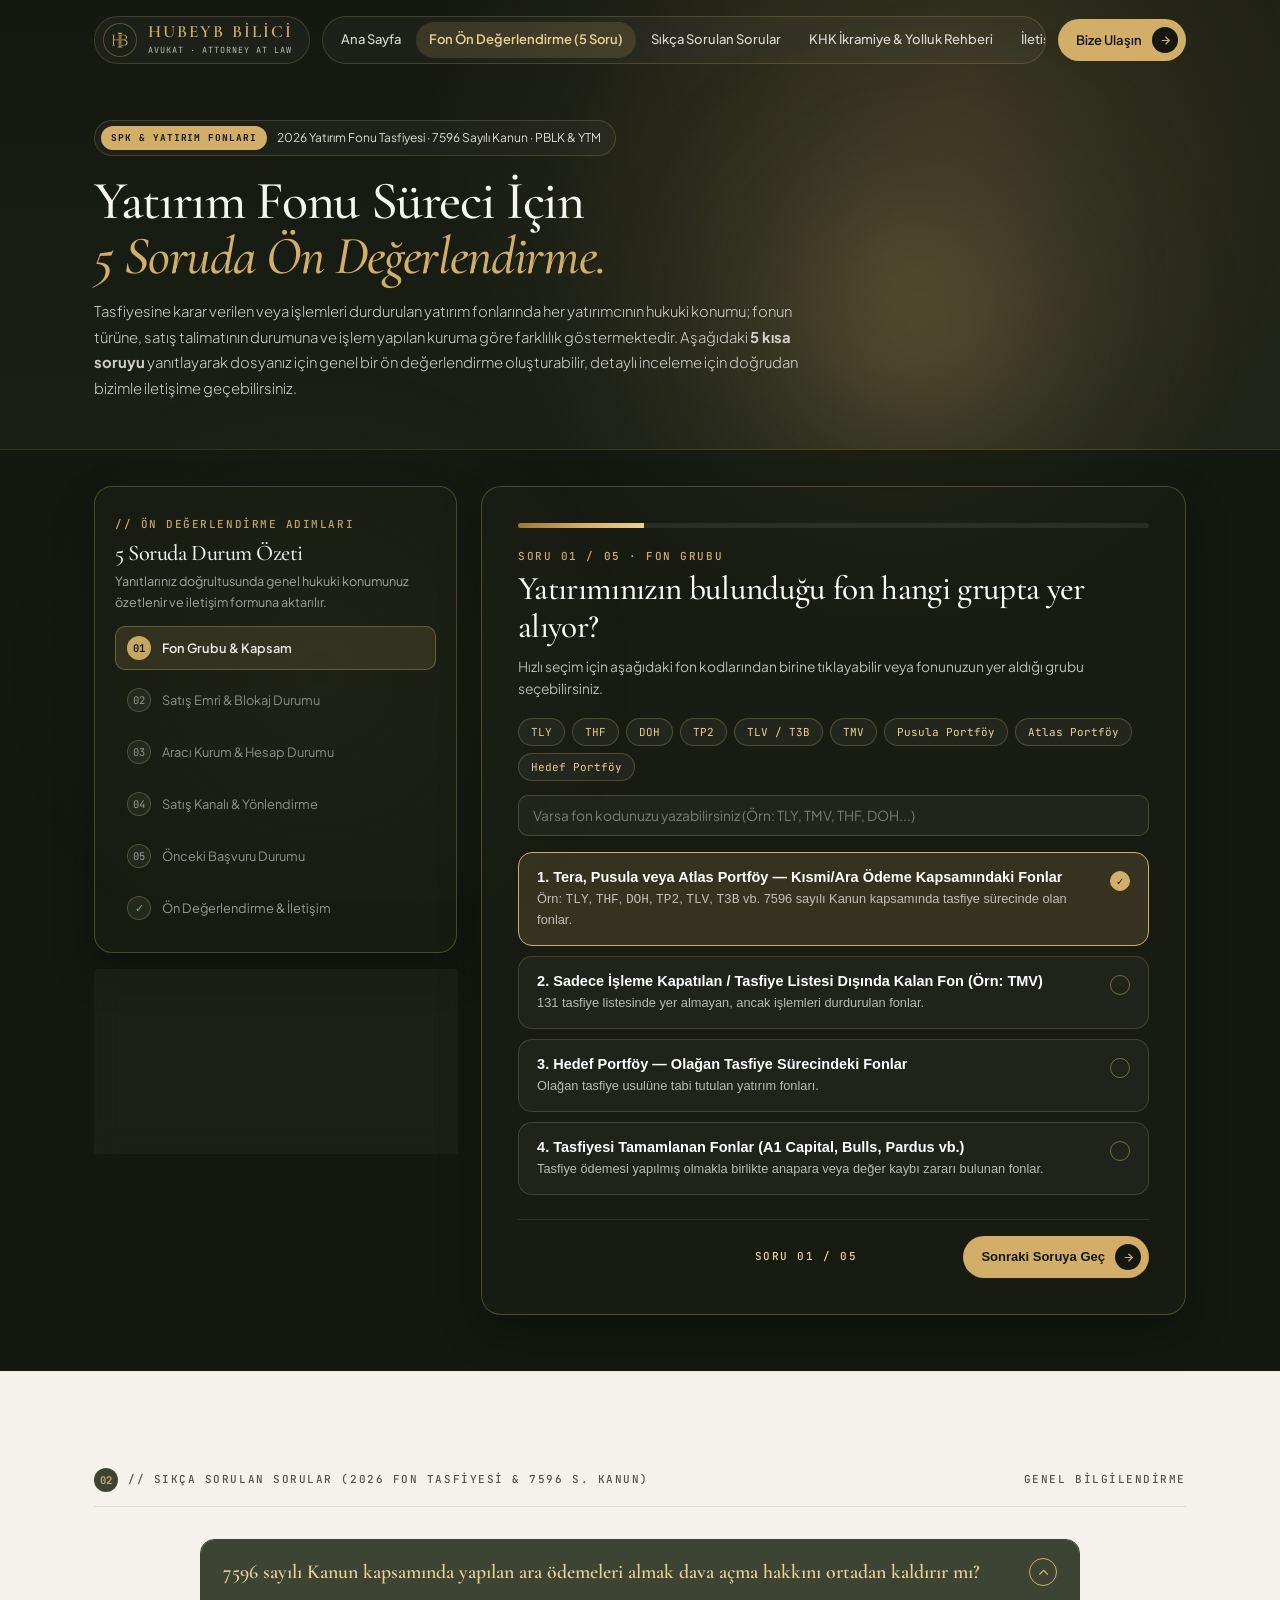
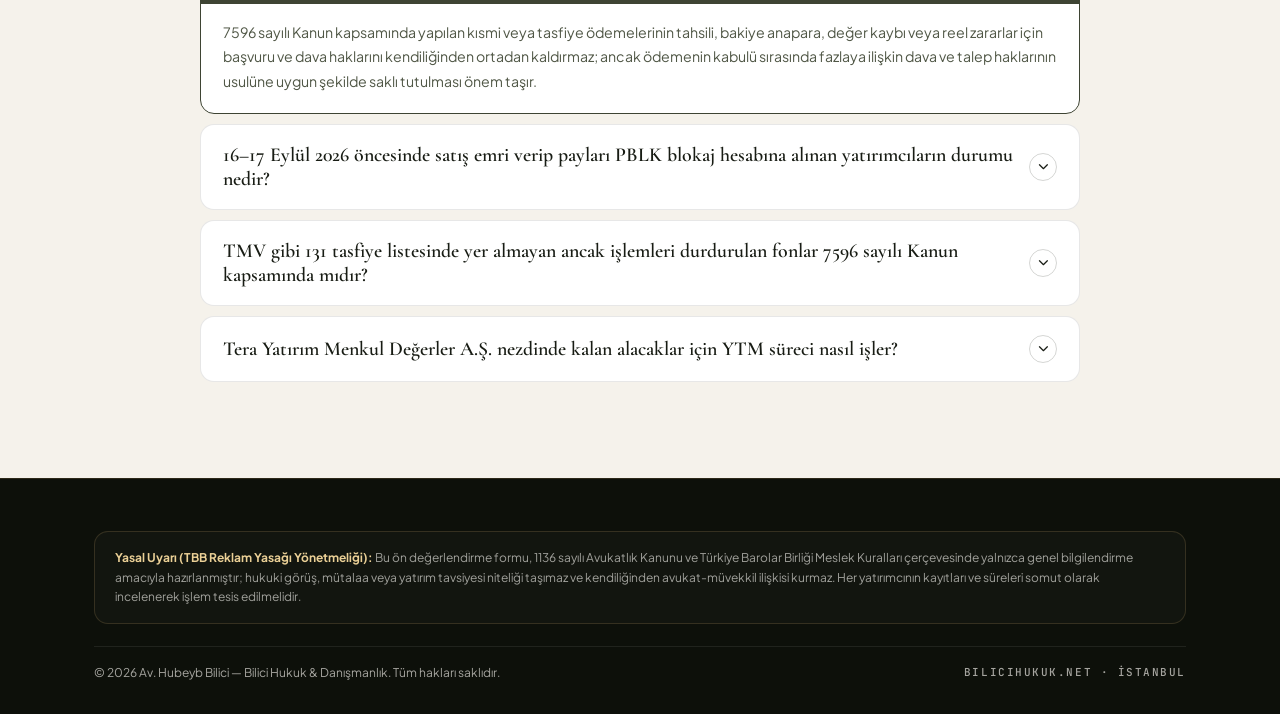
==== commit 3ae56224: "6306 bolumleri kaldirildi; KHK emekli ikramiyesi/yolluk interaktif rehberi ve SEO/GEO odakli yapi ek" ====
--- a/fon-rehberi.html
+++ b/fon-rehberi.html
@@ -3,27 +3,70 @@
 <head>
     <meta charset="UTF-8">
     <meta name="viewport" content="width=device-width, initial-scale=1.0">
-    <title>2026 Yatırım Fonu Tasfiyesi Ön Hukuki Değerlendirme Formu | Av. Hubeyb Bilici</title>
-    <meta name="description" content="SPK tarafından tasfiyesine karar verilen yatırım fonları, 7596 sayılı Kanun, PBLK blokeli emirler ve YTM tazmin süreci için 5 soruda ön hukuki değerlendirme ve iletişim formu.">
-    <meta name="keywords" content="7596 sayılı kanun fon tasfiyesi, SPK fon tasfiye değerlendirme, PBLK fon blokaj, Tera Yatırım YTM tazmin, TLY THF DOH TP2 TMV fon, Avukat Hubeyb Bilici">
+    <title>2026 Yatırım Fonu Tasfiyesi, 7596 Sayılı Kanun, PBLK ve YTM Ön Değerlendirme Rehberi | Av. Hubeyb Bilici</title>
+    <meta name="description" content="SPK tarafından tasfiyesine karar verilen yatırım fonları (TLY, THF, DOH, TP2, TMV, Pusula, Atlas, Hedef), 7596 sayılı Kanun, PBLK blokeli emirler ve Tera Yatırım YTM tazmin süreci için 5 soruda ön hukuki değerlendirme ve sıkça sorulan sorular.">
+    <meta name="keywords" content="7596 sayılı kanun fon tasfiyesi, SPK fon tasfiye değerlendirme, PBLK fon blokaj, Tera Yatırım YTM tazmin, TLY THF DOH TP2 TMV fon davası, Pusula Portföy Atlas Portföy Hedef Portföy tasfiye, Avukat Hubeyb Bilici">
     <meta name="author" content="Av. Hubeyb Bilici">
     <meta name="robots" content="index, follow, max-snippet:-1, max-image-preview:large">
     <link rel="canonical" href="https://bilicihukuk.net/fon-rehberi.html">
     <meta name="theme-color" content="#141810">
 
-    <!-- JSON-LD Structured Data -->
+    <!-- JSON-LD Structured Data for Google Search & AI Overviews (GEO) -->
     <script type="application/ld+json">
     {
       "@context": "https://schema.org",
-      "@type": "WebPage",
-      "name": "2026 Yatırım Fonu Tasfiyesi Ön Hukuki Değerlendirme Modülü | Av. Hubeyb Bilici",
-      "description": "2026 yatırım fonu tasfiyesi, 7596 sayılı Kanun, PBLK ve YTM süreçlerinde yatırımcıların temel statüsünü belirleyen 5 soruluk ön değerlendirme formu.",
-      "url": "https://bilicihukuk.net/fon-rehberi.html",
-      "author": {
-        "@type": "Attorney",
-        "name": "Av. Hubeyb Bilici",
-        "url": "https://bilicihukuk.net/"
-      }
+      "@graph": [
+        {
+          "@type": "WebPage",
+          "@id": "https://bilicihukuk.net/fon-rehberi.html#webpage",
+          "name": "2026 Yatırım Fonu Tasfiyesi, 7596 Sayılı Kanun, PBLK ve YTM Ön Hukuki Değerlendirme Modülü | Av. Hubeyb Bilici",
+          "description": "2026 yatırım fonu tasfiyesi, 7596 sayılı Kanun, PBLK ve YTM süreçlerinde yatırımcıların temel statüsünü belirleyen 5 soruluk ön değerlendirme formu ve sıkça sorulan sorular.",
+          "url": "https://bilicihukuk.net/fon-rehberi.html",
+          "author": {
+            "@type": "Attorney",
+            "name": "Av. Hubeyb Bilici",
+            "url": "https://bilicihukuk.net/"
+          }
+        },
+        {
+          "@type": "FAQPage",
+          "@id": "https://bilicihukuk.net/fon-rehberi.html#faq",
+          "mainEntity": [
+            {
+              "@type": "Question",
+              "name": "7596 sayılı Kanun kapsamında yapılacak ara ödemeleri veya tasfiye ödemelerini almak dava hakkını engeller mi?",
+              "acceptedAnswer": {
+                "@type": "Answer",
+                "text": "7596 sayılı Kanun kapsamında yapılan kısmi veya tasfiye ödemelerinin tahsili, bakiye anapara, değer kaybı veya reel zararlar için başvuru ve dava haklarını kendiliğinden ortadan kaldırmaz; ancak ödemenin kabulü sırasında fazlaya ilişkin dava ve talep haklarının usulüne uygun şekilde saklı tutulması önem taşır."
+              }
+            },
+            {
+              "@type": "Question",
+              "name": "16–17 Eylül 2026 öncesinde satış emri verip payları PBLK blokaj hesabına alınan yatırımcıların durumu nedir?",
+              "acceptedAnswer": {
+                "@type": "Answer",
+                "text": "İşlemler durdurulmadan önce satış (fona iade) talimatı verdiği halde takası gerçekleştirilmeyip katılma payları PBLK blokaj alt hesabına alınan veya emri iptal edilen yatırımcıların hukuki statüsü, hiç emir vermemiş yatırımcılardan farklıdır. Bu yatırımcılar için emir veriliş saati ve MKK kayıtları üzerinden idari başvuru ve yargı süreçleri ayrıca değerlendirilmelidir."
+              }
+            },
+            {
+              "@type": "Question",
+              "name": "TMV gibi 131 tasfiye listesinde yer almayan ancak işlemleri durdurulan fonlar 7596 sayılı Kanun kapsamında mıdır?",
+              "acceptedAnswer": {
+                "@type": "Answer",
+                "text": "7596 sayılı Kanun yalnızca 17.09.2026 tarihli SPK kararlarıyla tasfiyesine karar verilen fonları kapsamaktadır. Tasfiye listesinde yer almayıp işlemleri durdurulan fonlar farklı bir hukuki rejime tabi olduğundan her fon kendi statüsüne göre incelenmelidir."
+              }
+            },
+            {
+              "@type": "Question",
+              "name": "Tera Yatırım Menkul Değerler A.Ş. nezdinde kalan nakit veya cari hesap alacakları için YTM süreci nasıl işler?",
+              "acceptedAnswer": {
+                "@type": "Answer",
+                "text": "SPK'nın 27.10.2026 tarihli bülteniyle Tera Yatırım Menkul Değerler A.Ş. hakkında Yatırımcı Tazmin Merkezi (YTM) aracılığıyla tazmin ve tedrici tasfiye kararı alınmıştır. Aracı kurum nezdinde nakit veya sermaye piyasası aracı alacağı bulunan yatırımcıların YTM başvuru ve alacaklılar sıra cetveli sürelerini takip etmesi gerekmektedir."
+              }
+            }
+          ]
+        }
+      ]
     }
     </script>
 
@@ -77,9 +120,9 @@
 
             <nav class="nav-pill liquid-glass" aria-label="Ana Menü">
                 <a href="index.html">Ana Sayfa</a>
-                <a href="#teshis-motoru" class="nav-highlight">Ön Değerlendirme (5 Soru)</a>
-                <a href="index.html#hakkinda">Hakkında</a>
-                <a href="index.html#calisma-alanlari">Faaliyet Alanları</a>
+                <a href="#teshis-motoru" class="nav-highlight">Fon Ön Değerlendirme (5 Soru)</a>
+                <a href="#fon-sss">Sıkça Sorulan Sorular</a>
+                <a href="khk-emekli-ikramiyesi-ve-yolluk-rehberi.html">KHK İkramiye & Yolluk Rehberi</a>
                 <a href="index.html#iletisim">İletişim</a>
             </nav>
 
@@ -106,8 +149,9 @@
     <div class="mobile-drawer" id="mobileDrawer">
         <nav aria-label="Mobil Menü">
             <a href="index.html" onclick="closeMobileMenu()">00 — Ana Sayfaya Dön</a>
-            <a href="#teshis-motoru" onclick="closeMobileMenu()">01 — 5 Soruda Ön Hukuki Değerlendirme</a>
-            <a href="index.html#hakkinda" onclick="closeMobileMenu()">02 — Hakkında</a>
+            <a href="#teshis-motoru" onclick="closeMobileMenu()" style="color: var(--gold-main);">★ 5 Soruda Fon Ön Değerlendirme</a>
+            <a href="#fon-sss" onclick="closeMobileMenu()">01 — Sıkça Sorulan Sorular</a>
+            <a href="khk-emekli-ikramiyesi-ve-yolluk-rehberi.html" onclick="closeMobileMenu()">02 — KHK Emekli İkramiyesi & Yolluk Rehberi</a>
             <a href="index.html#iletisim" onclick="closeMobileMenu()">03 — İletişim & Randevu</a>
         </nav>
     </div>
@@ -118,7 +162,7 @@
         <div class="container" style="position: relative; z-index: 10;">
             <div class="announce-pill liquid-glass in-blur" style="--d: 60ms">
                 <span class="announce-chip">SPK & YATIRIM FONLARI</span>
-                <span class="announce-text">2026 Yatırım Fonu Tasfiyesi · Ön Hukuki Değerlendirme Modülü</span>
+                <span class="announce-text">2026 Yatırım Fonu Tasfiyesi · 7596 Sayılı Kanun · PBLK & YTM</span>
             </div>
 
             <h1 class="hero-h1 in-blur" style="--d: 140ms; font-size: clamp(32px, 4.2vw, 56px);">
@@ -135,7 +179,6 @@
     <!-- 5-QUESTION PRELIMINARY EVALUATION ENGINE -->
     <section id="teshis-motoru" class="container">
         <div class="wizard-layout">
-            <!-- Left Sidebar -->
             <aside class="wizard-sidebar">
                 <div class="sidebar-card liquid-glass liquid-glass--strong">
                     <span class="mono-label" style="color: var(--gold-main);">// ÖN DEĞERLENDİRME ADIMLARI</span>
@@ -184,7 +227,6 @@
                 </div>
             </aside>
 
-            <!-- Right Interactive Wizard Stage -->
             <div class="wizard-stage liquid-glass liquid-glass--strong">
                 <div>
                     <div class="progress-bar-wrap">
@@ -381,19 +423,16 @@
 
                         <div class="answer-recap-strip" id="answerRecapStrip"></div>
 
-                        <!-- 1. Genel Hukuki Çerçeve -->
                         <div class="roadmap-section-box">
                             <h4><i class="fa-solid fa-scale-balanced"></i> 1. Genel Hukuki Durumunuz</h4>
                             <p id="resultRegimeText" style="font-size: 14.2px; color: rgb(var(--fg) / 0.9); line-height: 1.72;"></p>
                         </div>
 
-                        <!-- 2. İzlenebilecek Temel Hukuki Süreçler (Üstünkörü Özet) -->
                         <div class="roadmap-section-box">
                             <h4><i class="fa-solid fa-route"></i> 2. Ön Değerlendirme Kapsamındaki Başlıklar</h4>
                             <ul class="roadmap-steps-list" id="resultStepsList"></ul>
                         </div>
 
-                        <!-- 3. Detaylı İnceleme İçin Hazır Bulundurulacak Belgeler -->
                         <div class="roadmap-section-box">
                             <h4><i class="fa-regular fa-folder-open"></i> 3. Detaylı İnceleme İçin Faydalı Belgeler</h4>
                             <div class="doc-checklist">
@@ -404,7 +443,6 @@
                             </div>
                         </div>
 
-                        <!-- 4. Detaylı Hukuki Destek ve İletişim Formu -->
                         <div class="roadmap-section-box" style="background: rgba(210, 174, 104, 0.1); border-color: rgba(210, 174, 104, 0.45);">
                             <h4><i class="fa-solid fa-paper-plane"></i> 4. Detaylı Hukuki İnceleme ve Destek Talebi</h4>
                             <p style="font-size: 13.8px; color: rgb(var(--fg) / 0.88); margin-bottom: 16px; line-height: 1.65;">
@@ -489,6 +527,69 @@
         </div>
     </section>
 
+    <!-- FAQ SECTION FOR GOOGLE & AI SEARCH (GEO) -->
+    <section id="fon-sss" class="section-sheet section-paper">
+        <div class="container">
+            <div class="section-top-meta">
+                <div class="section-index-pill">
+                    <span class="section-index-num">02</span>
+                    <span class="mono-label" style="color: var(--ink-muted);">// SIKÇA SORULAN SORULAR (2026 FON TASFİYESİ & 7596 S. KANUN)</span>
+                </div>
+                <span class="mono-label" style="color: var(--ink-muted);">GENEL BİLGİLENDİRME</span>
+            </div>
+
+            <div class="faq-list">
+                <div class="faq-row active">
+                    <button type="button" class="faq-trigger" onclick="toggleFaq(this)">
+                        <span>7596 sayılı Kanun kapsamında yapılan ara ödemeleri almak dava açma hakkını ortadan kaldırır mı?</span>
+                        <span class="faq-trigger__icon"><i class="fa-solid fa-chevron-down"></i></span>
+                    </button>
+                    <div class="faq-body" style="max-height: 220px;">
+                        <div class="faq-body__inner">
+                            7596 sayılı Kanun kapsamında yapılan kısmi veya tasfiye ödemelerinin tahsili, bakiye anapara, değer kaybı veya reel zararlar için başvuru ve dava haklarını kendiliğinden ortadan kaldırmaz; ancak ödemenin kabulü sırasında fazlaya ilişkin dava ve talep haklarının usulüne uygun şekilde saklı tutulması önem taşır.
+                        </div>
+                    </div>
+                </div>
+
+                <div class="faq-row">
+                    <button type="button" class="faq-trigger" onclick="toggleFaq(this)">
+                        <span>16–17 Eylül 2026 öncesinde satış emri verip payları PBLK blokaj hesabına alınan yatırımcıların durumu nedir?</span>
+                        <span class="faq-trigger__icon"><i class="fa-solid fa-chevron-down"></i></span>
+                    </button>
+                    <div class="faq-body">
+                        <div class="faq-body__inner">
+                            İşlemler durdurulmadan önce satış (fona iade) talimatı verdiği halde takası gerçekleştirilmeyip katılma payları <code>PBLK</code> blokaj alt hesabına alınan veya emri iptal edilen yatırımcıların hukuki statüsü, hiç emir vermemiş yatırımcılardan farklıdır. Bu yatırımcılar için emir veriliş saati ve MKK kayıtları üzerinden idari başvuru ve yargı süreçleri ayrıca değerlendirilmelidir.
+                        </div>
+                    </div>
+                </div>
+
+                <div class="faq-row">
+                    <button type="button" class="faq-trigger" onclick="toggleFaq(this)">
+                        <span>TMV gibi 131 tasfiye listesinde yer almayan ancak işlemleri durdurulan fonlar 7596 sayılı Kanun kapsamında mıdır?</span>
+                        <span class="faq-trigger__icon"><i class="fa-solid fa-chevron-down"></i></span>
+                    </button>
+                    <div class="faq-body">
+                        <div class="faq-body__inner">
+                            7596 sayılı Kanun yalnızca 17.09.2026 tarihli SPK kararlarıyla tasfiyesine karar verilen fonları kapsamaktadır. Tasfiye listesinde yer almayıp işlemleri durdurulan fonlar farklı bir hukuki rejime tabi olduğundan her fon kendi statüsüne göre incelenmelidir.
+                        </div>
+                    </div>
+                </div>
+
+                <div class="faq-row">
+                    <button type="button" class="faq-trigger" onclick="toggleFaq(this)">
+                        <span>Tera Yatırım Menkul Değerler A.Ş. nezdinde kalan alacaklar için YTM süreci nasıl işler?</span>
+                        <span class="faq-trigger__icon"><i class="fa-solid fa-chevron-down"></i></span>
+                    </button>
+                    <div class="faq-body">
+                        <div class="faq-body__inner">
+                            SPK'nın 27.10.2026 tarihli bülteniyle Tera Yatırım Menkul Değerler A.Ş. hakkında Yatırımcı Tazmin Merkezi (YTM) aracılığıyla tazmin ve tedrici tasfiye kararı alınmıştır. Aracı kurum nezdinde nakit veya sermaye piyasası aracı alacağı bulunan yatırımcıların YTM başvuru ve alacaklılar sıra cetveli sürelerini takip etmesi gerekmektedir.
+                        </div>
+                    </div>
+                </div>
+            </div>
+        </div>
+    </section>
+
     <!-- FOOTER -->
     <footer>
         <div class="container">
@@ -507,18 +608,6 @@
     <script>
         document.getElementById('currentYear').innerText = new Date().getFullYear();
 
-        // Subtle Cursor Spotlight
-        const ambientGlow = document.getElementById('ambientGlow');
-        if (ambientGlow && window.matchMedia('(hover: hover) and (pointer: fine)').matches) {
-            window.addEventListener('pointermove', (e) => {
-                const x = ((e.clientX / window.innerWidth) * 100).toFixed(1) + '%';
-                const y = ((e.clientY / window.innerHeight) * 100).toFixed(1) + '%';
-                ambientGlow.style.setProperty('--spot-x', x);
-                ambientGlow.style.setProperty('--spot-y', y);
-            }, { passive: true });
-        }
-
-        // Mobile Drawer
         const burgerBtn = document.getElementById('burgerBtn');
         function closeMobileMenu() {
             document.body.classList.remove('menu-open');
@@ -532,7 +621,20 @@
             });
         }
 
-        // 5-Step State
+        function toggleFaq(button) {
+            const item = button.parentElement;
+            const answer = item.querySelector('.faq-body');
+            const isOpen = item.classList.contains('active');
+            document.querySelectorAll('.faq-row').forEach(other => {
+                other.classList.remove('active');
+                other.querySelector('.faq-body').style.maxHeight = null;
+            });
+            if (!isOpen) {
+                item.classList.add('active');
+                answer.style.maxHeight = answer.scrollHeight + 'px';
+            }
+        }
+
         const wizardState = {
             currentStep: 1,
             totalSteps: 5,
@@ -647,7 +749,6 @@
             let regimeParts = [];
             let steps = [];
 
-            // High-level overview without exposing detailed procedural traps
             if (wizardState.q1Code === 'TMV_KAPSAM_DISI') {
                 regimeParts.push('Belirttiğiniz fon, 131 fonluk tasfiye listesinin ve 7596 sayılı Kanun kapsamının dışında olup işlemlerinin durdurulması nedeniyle kendine özgü bir idari ve adli başvuru sürecine tabidir.');
             } else if (wizardState.q1Code === '131_ARA_ODEME') {
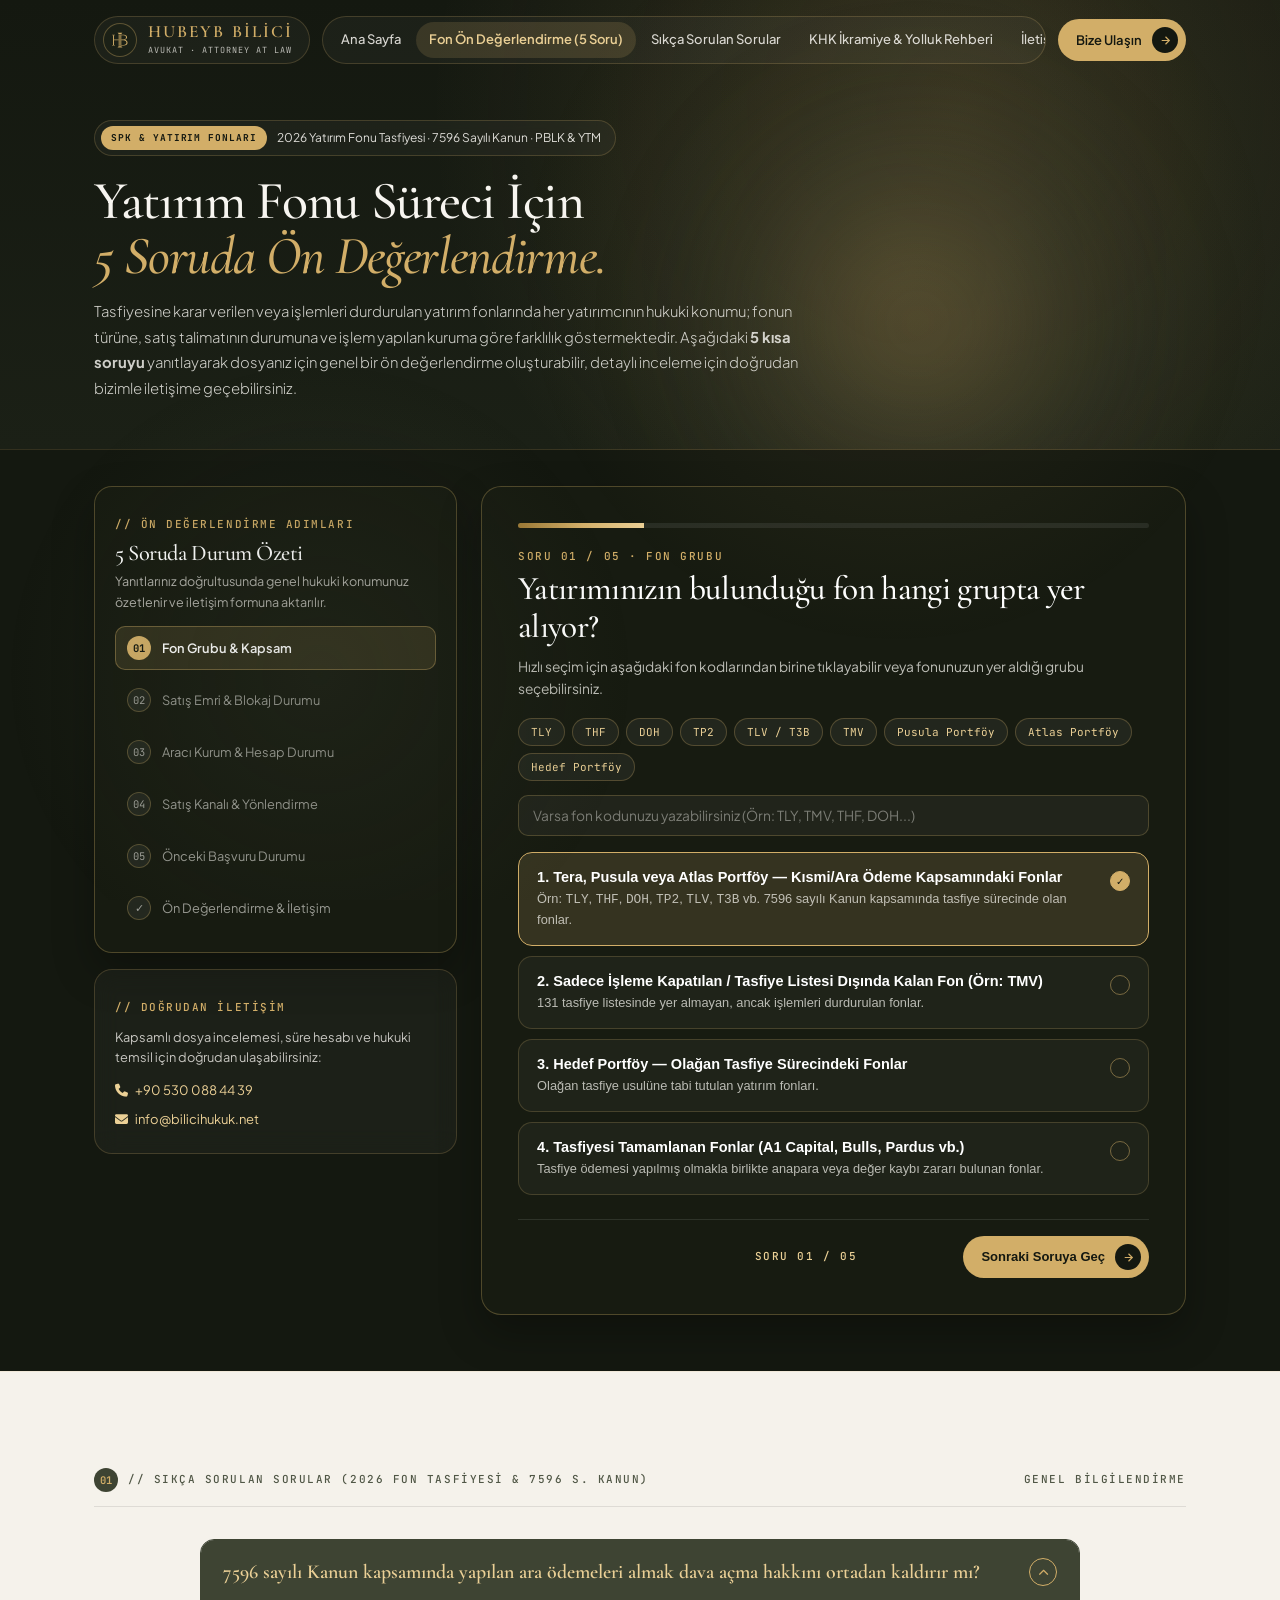
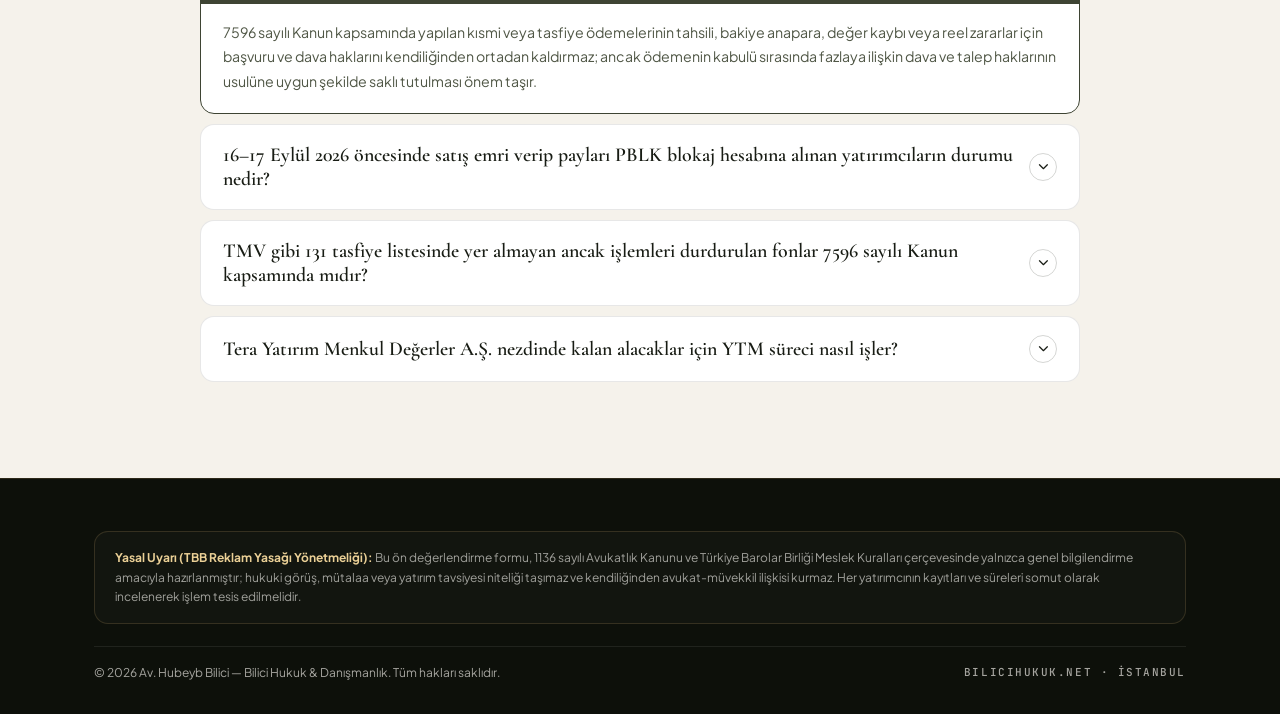
==== commit a8e235ee: "Acik adres kaldirildi (sadece Istanbul), TR/EN ve SSS/sihirbaz buglari duzeltildi, hakkimizda slogan" ====
--- a/fon-rehberi.html
+++ b/fon-rehberi.html
@@ -10,6 +10,13 @@
     <meta name="robots" content="index, follow, max-snippet:-1, max-image-preview:large">
     <link rel="canonical" href="https://bilicihukuk.net/fon-rehberi.html">
     <meta name="theme-color" content="#141810">
+
+    <!-- Open Graph -->
+    <meta property="og:type" content="website">
+    <meta property="og:url" content="https://bilicihukuk.net/fon-rehberi.html">
+    <meta property="og:title" content="2026 Yatırım Fonu Tasfiyesi, 7596 Sayılı Kanun, PBLK ve YTM Ön Değerlendirme Rehberi | Av. Hubeyb Bilici">
+    <meta property="og:description" content="SPK tarafından tasfiyesine karar verilen yatırım fonları (TLY, THF, DOH, TP2, TMV, Pusula, Atlas, Hedef), 7596 sayılı Kanun, PBLK blokeli emirler ve Tera Yatırım YTM tazmin süreci için 5 soruda ön hukuki değerlendirme.">
+    <meta property="og:locale" content="tr_TR">
 
     <!-- JSON-LD Structured Data for Google Search & AI Overviews (GEO) -->
     <script type="application/ld+json">
@@ -208,7 +215,7 @@
                             <span class="step-tracker__dot">05</span>
                             <span>Önceki Başvuru Durumu</span>
                         </li>
-                        <li class="step-tracker__item" data-step="6">
+                        <li class="step-tracker__item" data-step="6" onclick="renderResultRoadmap()">
                             <span class="step-tracker__dot">✓</span>
                             <span>Ön Değerlendirme & İletişim</span>
                         </li>
@@ -532,7 +539,7 @@
         <div class="container">
             <div class="section-top-meta">
                 <div class="section-index-pill">
-                    <span class="section-index-num">02</span>
+                    <span class="section-index-num">01</span>
                     <span class="mono-label" style="color: var(--ink-muted);">// SIKÇA SORULAN SORULAR (2026 FON TASFİYESİ & 7596 S. KANUN)</span>
                 </div>
                 <span class="mono-label" style="color: var(--ink-muted);">GENEL BİLGİLENDİRME</span>
@@ -540,11 +547,11 @@
 
             <div class="faq-list">
                 <div class="faq-row active">
-                    <button type="button" class="faq-trigger" onclick="toggleFaq(this)">
+                    <button type="button" class="faq-trigger" aria-expanded="true" onclick="toggleFaq(this)">
                         <span>7596 sayılı Kanun kapsamında yapılan ara ödemeleri almak dava açma hakkını ortadan kaldırır mı?</span>
                         <span class="faq-trigger__icon"><i class="fa-solid fa-chevron-down"></i></span>
                     </button>
-                    <div class="faq-body" style="max-height: 220px;">
+                    <div class="faq-body" style="max-height: 500px;">
                         <div class="faq-body__inner">
                             7596 sayılı Kanun kapsamında yapılan kısmi veya tasfiye ödemelerinin tahsili, bakiye anapara, değer kaybı veya reel zararlar için başvuru ve dava haklarını kendiliğinden ortadan kaldırmaz; ancak ödemenin kabulü sırasında fazlaya ilişkin dava ve talep haklarının usulüne uygun şekilde saklı tutulması önem taşır.
                         </div>
@@ -608,6 +615,16 @@
     <script>
         document.getElementById('currentYear').innerText = new Date().getFullYear();
 
+        const ambientGlow = document.getElementById('ambientGlow');
+        if (ambientGlow && window.matchMedia('(hover: hover) and (pointer: fine)').matches) {
+            window.addEventListener('pointermove', (e) => {
+                const x = ((e.clientX / window.innerWidth) * 100).toFixed(1) + '%';
+                const y = ((e.clientY / window.innerHeight) * 100).toFixed(1) + '%';
+                ambientGlow.style.setProperty('--spot-x', x);
+                ambientGlow.style.setProperty('--spot-y', y);
+            }, { passive: true });
+        }
+
         const burgerBtn = document.getElementById('burgerBtn');
         function closeMobileMenu() {
             document.body.classList.remove('menu-open');
@@ -620,6 +637,9 @@
                 burgerBtn.setAttribute('aria-expanded', String(open));
             });
         }
+        window.addEventListener('keydown', (e) => {
+            if (e.key === 'Escape') closeMobileMenu();
+        });
 
         function toggleFaq(button) {
             const item = button.parentElement;
@@ -653,9 +673,18 @@
 
         function updateFundCode(val) {
             wizardState.fundCode = val.trim().toUpperCase();
+            document.querySelectorAll('.fund-code-badge').forEach(b => {
+                b.classList.toggle('active', b.textContent.trim().toUpperCase() === wizardState.fundCode);
+            });
             if (wizardState.fundCode.includes('TMV')) {
                 const tmvBtn = document.querySelector('#options-step-1 [data-code="TMV_KAPSAM_DISI"]');
                 if (tmvBtn) pickOption(1, 'TMV_KAPSAM_DISI', 'Sadece İşleme Kapatılan / 131 Tasfiye Listesinde Olmayan Fon (Örn: TMV)', tmvBtn, true);
+            } else if (wizardState.fundCode.includes('HEDEF')) {
+                const hedefBtn = document.querySelector('#options-step-1 [data-code="131_HEDEF_OLAGAN"]');
+                if (hedefBtn) pickOption(1, '131_HEDEF_OLAGAN', 'Hedef Portföy — Olağan Tasfiye Sürecindeki Fonlar', hedefBtn, true);
+            } else if (/^(TLY|THF|DOH|TP2|TLV|T3B|PUSULA|ATLAS)/.test(wizardState.fundCode)) {
+                const araBtn = document.querySelector('#options-step-1 [data-code="131_ARA_ODEME"]');
+                if (araBtn) pickOption(1, '131_ARA_ODEME', 'Tera, Pusula veya Atlas Portföy — 7596 s. Kanun Kapsamındaki Tasfiye Fonları', araBtn, true);
             }
         }
 
@@ -666,7 +695,14 @@
             wizardState.fundCode = fundName;
 
             const card = document.querySelector(`#options-step-1 [data-code="${categoryCode}"]`);
-            if (card) card.click();
+            if (card) {
+                const labelMap = {
+                    '131_ARA_ODEME': 'Tera, Pusula veya Atlas Portföy — 7596 s. Kanun Kapsamındaki Tasfiye Fonları',
+                    'TMV_KAPSAM_DISI': 'Sadece İşleme Kapatılan / 131 Tasfiye Listesinde Olmayan Fon (Örn: TMV)',
+                    '131_HEDEF_OLAGAN': 'Hedef Portföy — Olağan Tasfiye Sürecindeki Fonlar'
+                };
+                pickOption(1, categoryCode, labelMap[categoryCode] || wizardState.q1Label, card, true);
+            }
         }
 
         function pickOption(stepNum, code, label, btnEl, noAutoAdvance) {
@@ -679,7 +715,7 @@
             }
             btnEl.classList.add('is-selected');
 
-            if (!noAutoAdvance && stepNum >= 2 && stepNum <= 5) {
+            if (!noAutoAdvance && stepNum >= 1 && stepNum <= 5) {
                 setTimeout(() => changeStep(1), 200);
             }
         }
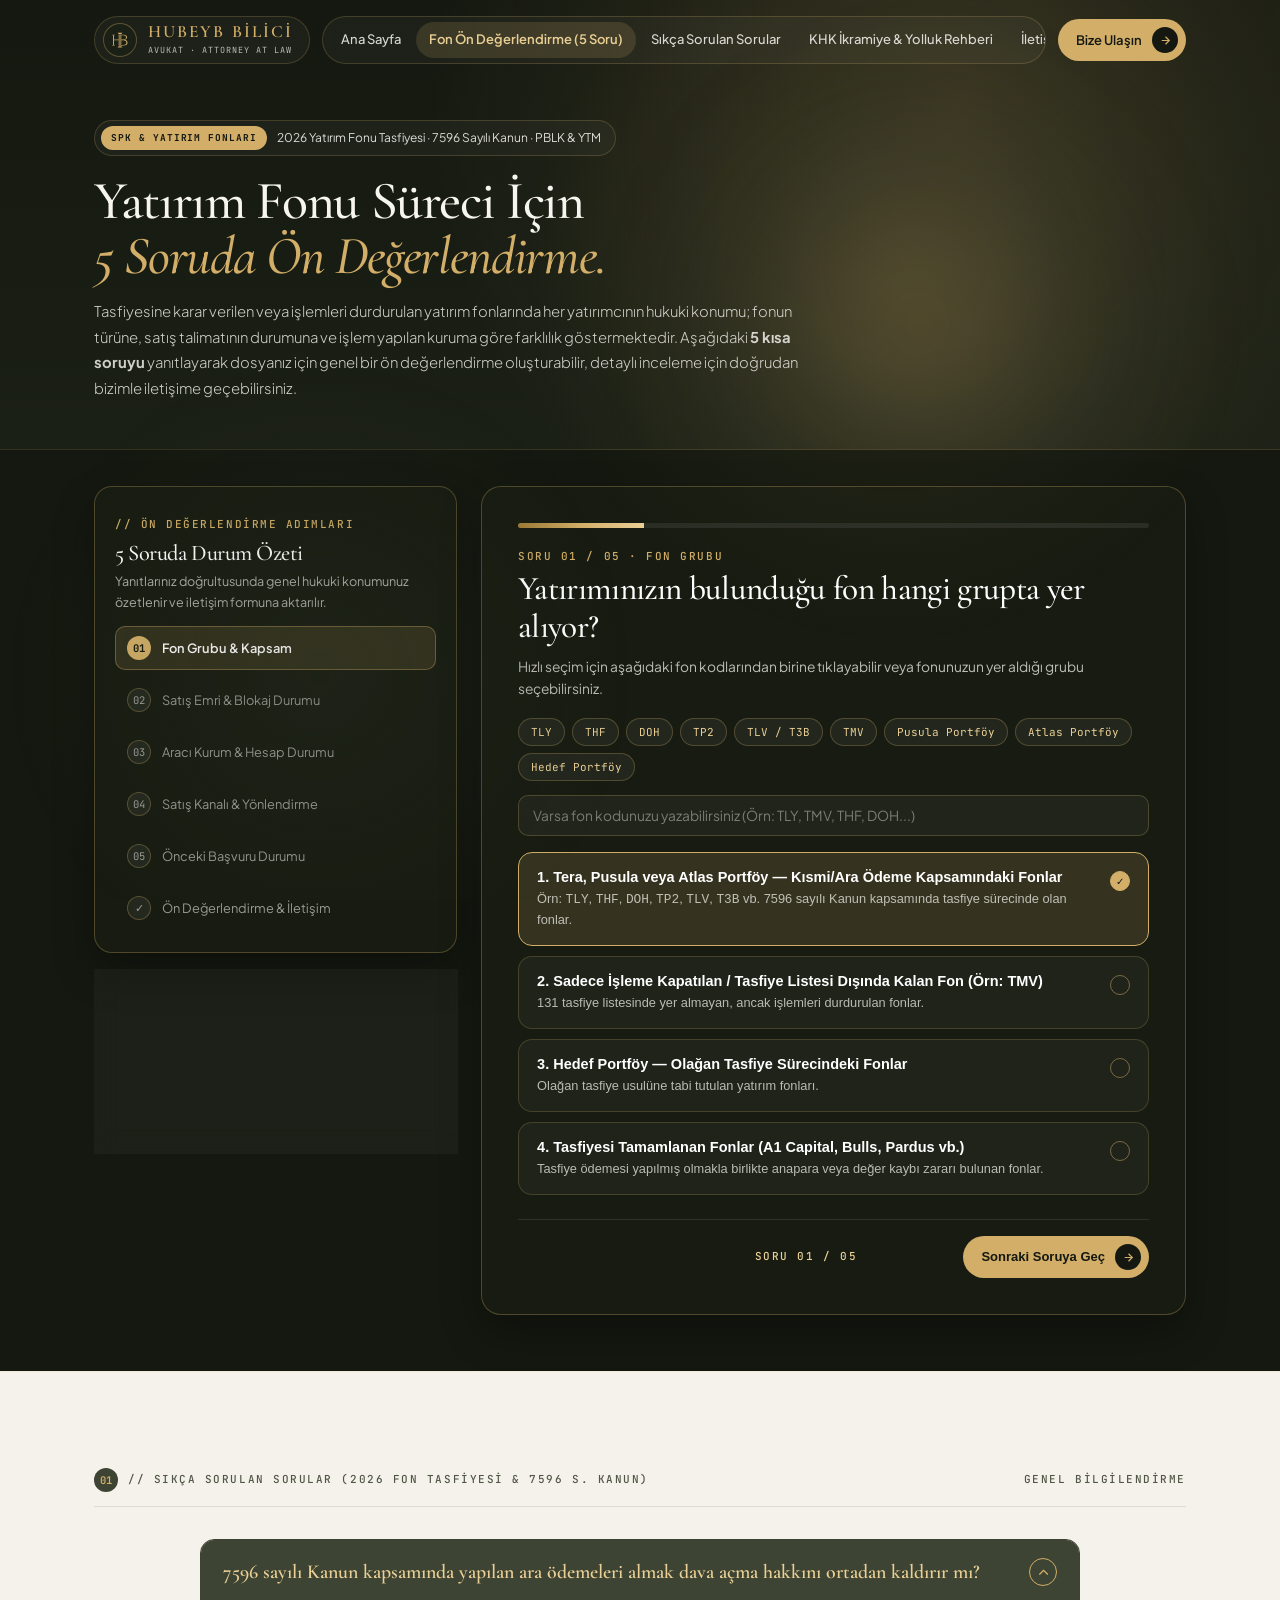
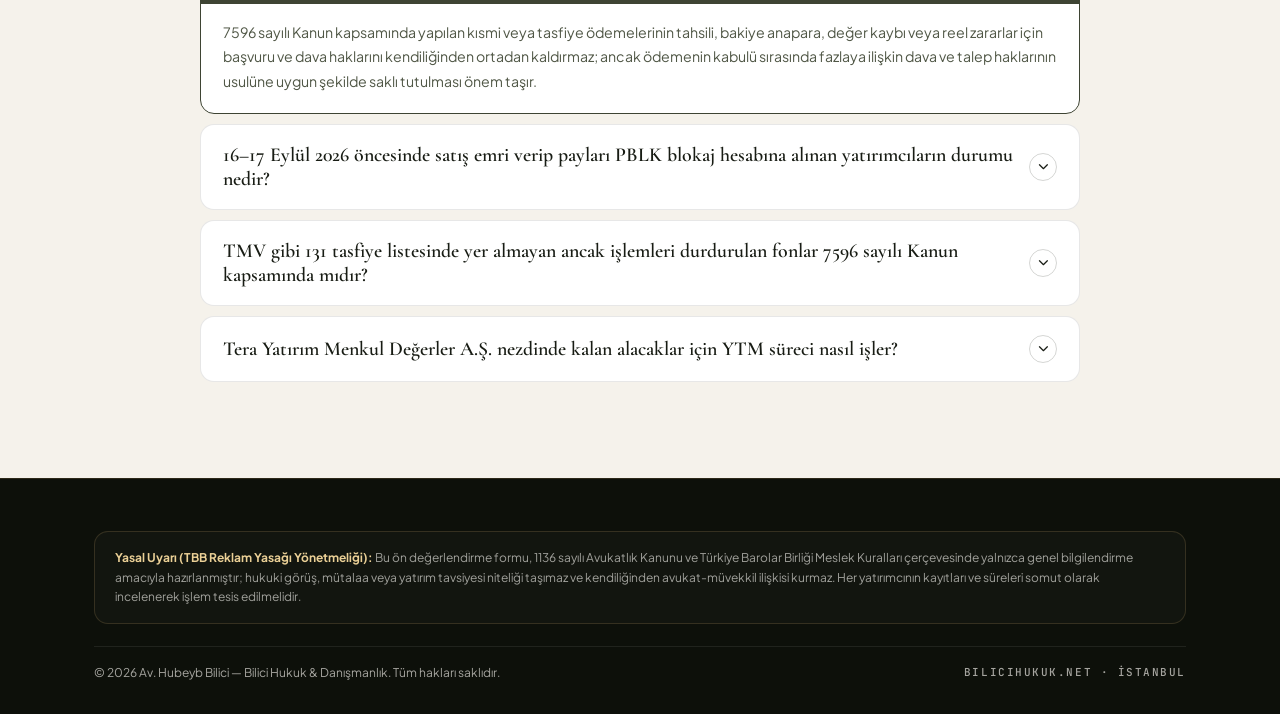
==== commit 42b8cffd: "Reklam yasagi ve KVKK riskleri giderildi: sayisal veriler ve sloganlar kaldirildi, rehber formlarina" ====
--- a/fon-rehberi.html
+++ b/fon-rehberi.html
@@ -480,7 +480,16 @@
                                 <div class="form-field">
                                     <label for="rNotes">Ön Değerlendirme Özeti ve Ek Notunuz</label>
                                     <textarea id="rNotes" class="input-glass" rows="4"></textarea>
-                                </div>
+                                    <small style="display: block; margin-top: 6px; font-size: 11.5px; color: rgb(var(--fg) / 0.55);">* Lütfen özel nitelikli kişisel veri (sağlık, ceza mahkûmiyeti vb.) paylaşmayınız.</small>
+                                </div>
+
+                                <label class="kvkk-consent" style="margin-top: 10px; margin-bottom: 16px;">
+                                    <input type="checkbox" required>
+                                    <span>
+                                        <a href="#kvkk" onclick="openKvkkModal(); return false;">KVKK Aydınlatma Metni ve Yasal Uyarı</a>
+                                        <span> kapsamındaki bilgilendirmeyi okudum; bu formun kendiliğinden avukat-müvekkil ilişkisi kurmadığını kabul ediyorum.</span>
+                                    </span>
+                                </label>
 
                                 <div style="display: flex; flex-wrap: wrap; gap: 12px; align-items: center;">
                                     <button type="submit" class="btn-roll">
@@ -863,6 +872,40 @@
             );
             window.location.href = `mailto:info@bilicihukuk.net?subject=${subject}&body=${body}`;
         }
+
+        function openKvkkModal() {
+            document.getElementById('kvkkModal').classList.add('open');
+            document.body.style.overflow = 'hidden';
+        }
+
+        function closeModal(modalId) {
+            document.getElementById(modalId).classList.remove('open');
+            document.body.style.overflow = '';
+        }
+
+        function closeModalOnBg(e, modalId) {
+            if (e.target.id === modalId) closeModal(modalId);
+        }
     </script>
+
+    <!-- KVKK MODAL -->
+    <div class="modal-overlay" id="kvkkModal" role="dialog" aria-modal="true" aria-labelledby="kvkkModalTitle" onclick="closeModalOnBg(event, 'kvkkModal')">
+        <div class="modal-box">
+            <button type="button" class="modal-close" aria-label="Kapat" onclick="closeModal('kvkkModal')"><i class="fa-solid fa-xmark"></i></button>
+            <h3 id="kvkkModalTitle">KVKK Aydınlatma Metni ve Yasal Uyarı</h3>
+            <div class="bc-divider" style="margin: 8px 0 14px;">
+                <span class="bc-divider-core"></span>
+            </div>
+            <p>
+                6698 sayılı Kişisel Verilerin Korunması Kanunu ('KVKK') uyarınca, veri sorumlusu sıfatıyla Av. Hubeyb Bilici tarafından; iletişim ve değerlendirme formları üzerinden paylaştığınız ad-soyad, telefon, e-posta ve konu özeti verileriniz yalnızca randevu talebinizin incelenmesi ve tarafınıza geri dönüş sağlanması amacıyla sınırlı olarak işlenmektedir.
+            </p>
+            <p>
+                Kişisel verileriniz üçüncü kişilerle ticari amaçlarla kesinlikle paylaşılmaz. İletişim veya form alanlarında sağlık, ceza mahkûmiyeti veya güvenlik tedbirleri gibi özel nitelikli kişisel verilerin iletilmemesi rica olunur. WhatsApp uygulamasını kullanmayı tercih etmeniz halinde, anılan platformun çalışma prensibi gereği yurt dışına veri aktarımı söz konusu olabileceğinden açık rızanız bulunmuyorsa e-posta kanalını tercih ediniz.
+            </p>
+            <p>
+                1136 sayılı Avukatlık Kanunu ve TBB Reklam Yasağı Yönetmeliği uyarınca; bu sitedeki metinler ve ön değerlendirme araçları genel bilgilendirme amaçlı olup hukuki görüş veya mütalaa niteliğinde değildir; kendiliğinden avukat-müvekkil ilişkisi kurmaz. KVKK md. 11 kapsamındaki haklarınız için info@bilicihukuk.net üzerinden başvurabilirsiniz.
+            </p>
+        </div>
+    </div>
 </body>
 </html>
